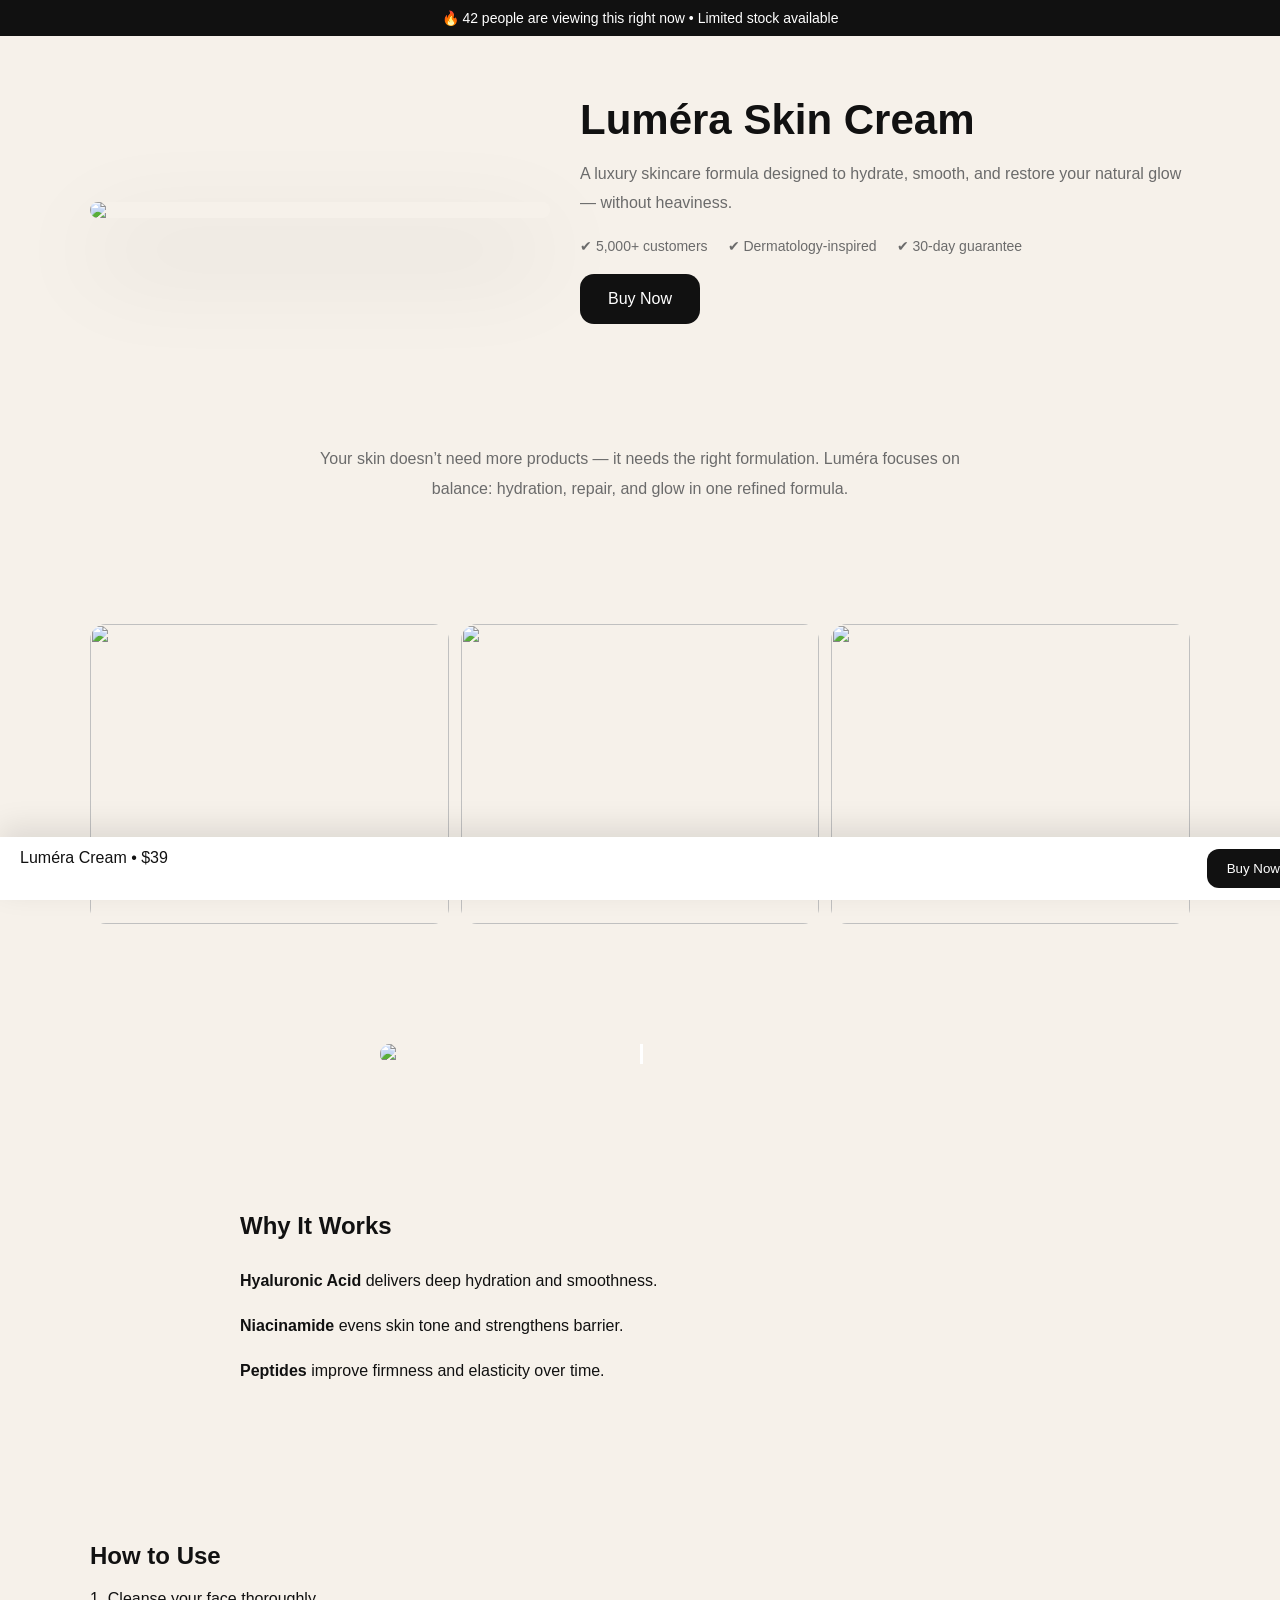
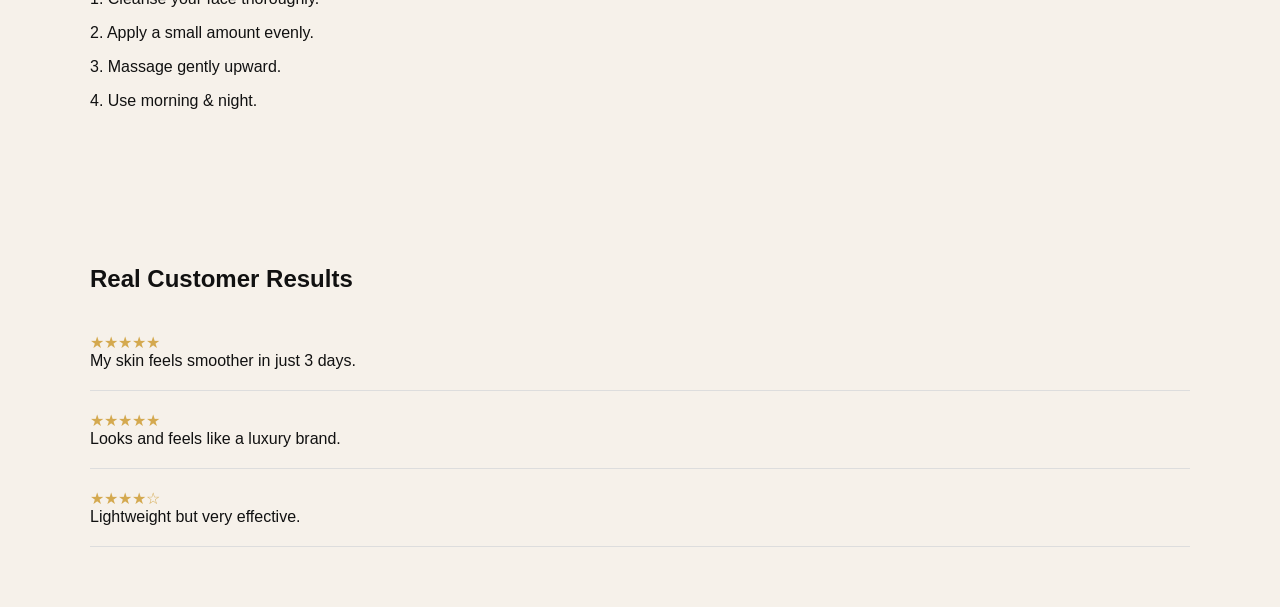
==== index.html @ 1a7b0a28 "Update index.html" ====
<!DOCTYPE html>
<html lang="en">
<head>
<meta charset="UTF-8">
<meta name="viewport" content="width=device-width, initial-scale=1.0">
<title>Luméra Skin Cream</title>

<style>
:root{
  --bg:#f6f1ea;
  --text:#111;
  --muted:#6b6b6b;
  --accent:#b08d57;
}

body{
  margin:0;
  font-family:-apple-system,BlinkMacSystemFont,sans-serif;
  background:var(--bg);
  color:var(--text);
}

/* LAYOUT */
.container{
  max-width:1100px;
  margin:auto;
  padding:60px 20px;
}

/* HERO */
.hero{
  display:flex;
  flex-direction:column;
  gap:30px;
}

.hero img{
  width:100%;
  max-width:460px;
  border-radius:24px;
  box-shadow:0 40px 100px rgba(0,0,0,0.2);
}

.hero h1{
  font-size:42px;
  margin:0;
}

.hero p{
  color:var(--muted);
  line-height:1.8;
}

.btn{
  margin-top:20px;
  padding:16px 28px;
  background:#111;
  color:#fff;
  border:none;
  border-radius:14px;
  font-size:16px;
  cursor:pointer;
}

/* TRUST BAR */
.trust{
  display:flex;
  gap:20px;
  font-size:14px;
  color:var(--muted);
  margin-top:20px;
}

/* URGENCY */
.urgency{
  background:#111;
  color:white;
  text-align:center;
  padding:10px;
  font-size:14px;
}

/* GALLERY */
.gallery{
  display:grid;
  grid-template-columns:repeat(3,1fr);
  gap:12px;
}

.gallery img{
  width:100%;
  height:300px;
  object-fit:cover;
  border-radius:16px;
  transition:0.4s;
}

.gallery img:hover{
  transform:scale(1.08);
}

/* BEFORE AFTER */
.ba-box{
  position:relative;
  max-width:520px;
  margin:auto;
  border-radius:18px;
  overflow:hidden;
}

.after{
  position:absolute;
  top:0;
  left:0;
  width:50%;
  overflow:hidden;
}

.handle{
  position:absolute;
  top:0;
  left:50%;
  width:3px;
  height:100%;
  background:white;
}

/* STORY */
.story{
  max-width:700px;
  margin:auto;
  text-align:center;
  line-height:1.9;
  color:var(--muted);
}

/* INGREDIENTS */
.ingredients{
  max-width:800px;
  margin:auto;
  line-height:1.8;
}

/* REVIEWS */
.review{
  border-bottom:1px solid #ddd;
  padding:20px 0;
}

.stars{
  color:#d4a94f;
}

/* STICKY */
.sticky{
  position:fixed;
  bottom:0;
  width:100%;
  background:white;
  display:flex;
  justify-content:space-between;
  padding:12px 20px;
  box-shadow:0 -10px 30px rgba(0,0,0,0.1);
}

.sticky button{
  background:#111;
  color:white;
  border:none;
  padding:12px 20px;
  border-radius:12px;
}

/* DESKTOP */
@media(min-width:768px){
.hero{
  flex-direction:row;
  align-items:center;
}
}
</style>
</head>

<body>

<!-- URGENCY -->
<div class="urgency">
🔥 42 people are viewing this right now • Limited stock available
</div>

<!-- HERO -->
<section class="container hero">

<img src="https://cdn.shopify.com/s/files/1/0991/8038/0469/files/assetsproduct_jpg.jpg?v=1776074448">

<div>
<h1>Luméra Skin Cream</h1>

<p>
A luxury skincare formula designed to hydrate, smooth, and restore your natural glow — without heaviness.
</p>

<div class="trust">
<span>✔ 5,000+ customers</span>
<span>✔ Dermatology-inspired</span>
<span>✔ 30-day guarantee</span>
</div>

<button class="btn">Buy Now</button>
</div>

</section>

<!-- STORY -->
<section class="container story">
Your skin doesn’t need more products — it needs the right formulation.
Luméra focuses on balance: hydration, repair, and glow in one refined formula.
</section>

<!-- GALLERY -->
<section class="container gallery">
<img src="https://cdn.shopify.com/s/files/1/0991/8038/0469/files/pexels-misolo-cosmetic-2588316-4841465.jpg?v=1776078581">
<img src="https://cdn.shopify.com/s/files/1/0991/8038/0469/files/pexels-misolo-cosmetic-2588316-4841389.jpg?v=1776078579">
<img src="https://cdn.shopify.com/s/files/1/0991/8038/0469/files/pexels-misolo-cosmetic-2588316-4841473.jpg?v=1776078584">
</section>

<!-- BEFORE AFTER -->
<section class="container">
<div class="ba-box">
<img src="https://cdn.shopify.com/s/files/1/0991/8038/0469/files/before.png?v=1776074446">
<div class="after">
<img src="https://cdn.shopify.com/s/files/1/0991/8038/0469/files/after_jpg.png?v=1776074447">
</div>
<div class="handle"></div>
</div>
</section>

<!-- INGREDIENTS -->
<section class="container ingredients">

<h2>Why It Works</h2>

<p><b>Hyaluronic Acid</b> delivers deep hydration and smoothness.</p>
<p><b>Niacinamide</b> evens skin tone and strengthens barrier.</p>
<p><b>Peptides</b> improve firmness and elasticity over time.</p>

</section>

<!-- HOW TO USE -->
<section class="container">

<h2>How to Use</h2>

<p>1. Cleanse your face thoroughly.</p>
<p>2. Apply a small amount evenly.</p>
<p>3. Massage gently upward.</p>
<p>4. Use morning & night.</p>

</section>

<!-- REVIEWS -->
<section class="container">

<h2>Real Customer Results</h2>

<div class="review">
<div class="stars">★★★★★</div>
My skin feels smoother in just 3 days.
</div>

<div class="review">
<div class="stars">★★★★★</div>
Looks and feels like a luxury brand.
</div>

<div class="review">
<div class="stars">★★★★☆</div>
Lightweight but very effective.
</div>

</section>

<!-- STICKY BAR -->
<div class="sticky">
<div>Luméra Cream • $39</div>
<button>Buy Now</button>
</div>

<script>
const box = document.querySelector('.ba-box');
const after = document.querySelector('.after');
const handle = document.querySelector('.handle');

if(box){
let active=false;

const move = (x)=>{
const r = box.getBoundingClientRect();
let p = ((x-r.left)/r.width)*100;
p=Math.max(0,Math.min(100,p));
after.style.width=p+"%";
handle.style.left=p+"%";
};

box.addEventListener('mousedown',()=>active=true);
box.addEventListener('mouseup',()=>active=false);
box.addEventListener('mousemove',(e)=>{if(active)move(e.clientX)});
box.addEventListener('touchmove',(e)=>move(e.touches[0].clientX));
}
</script>

</body>
</html>
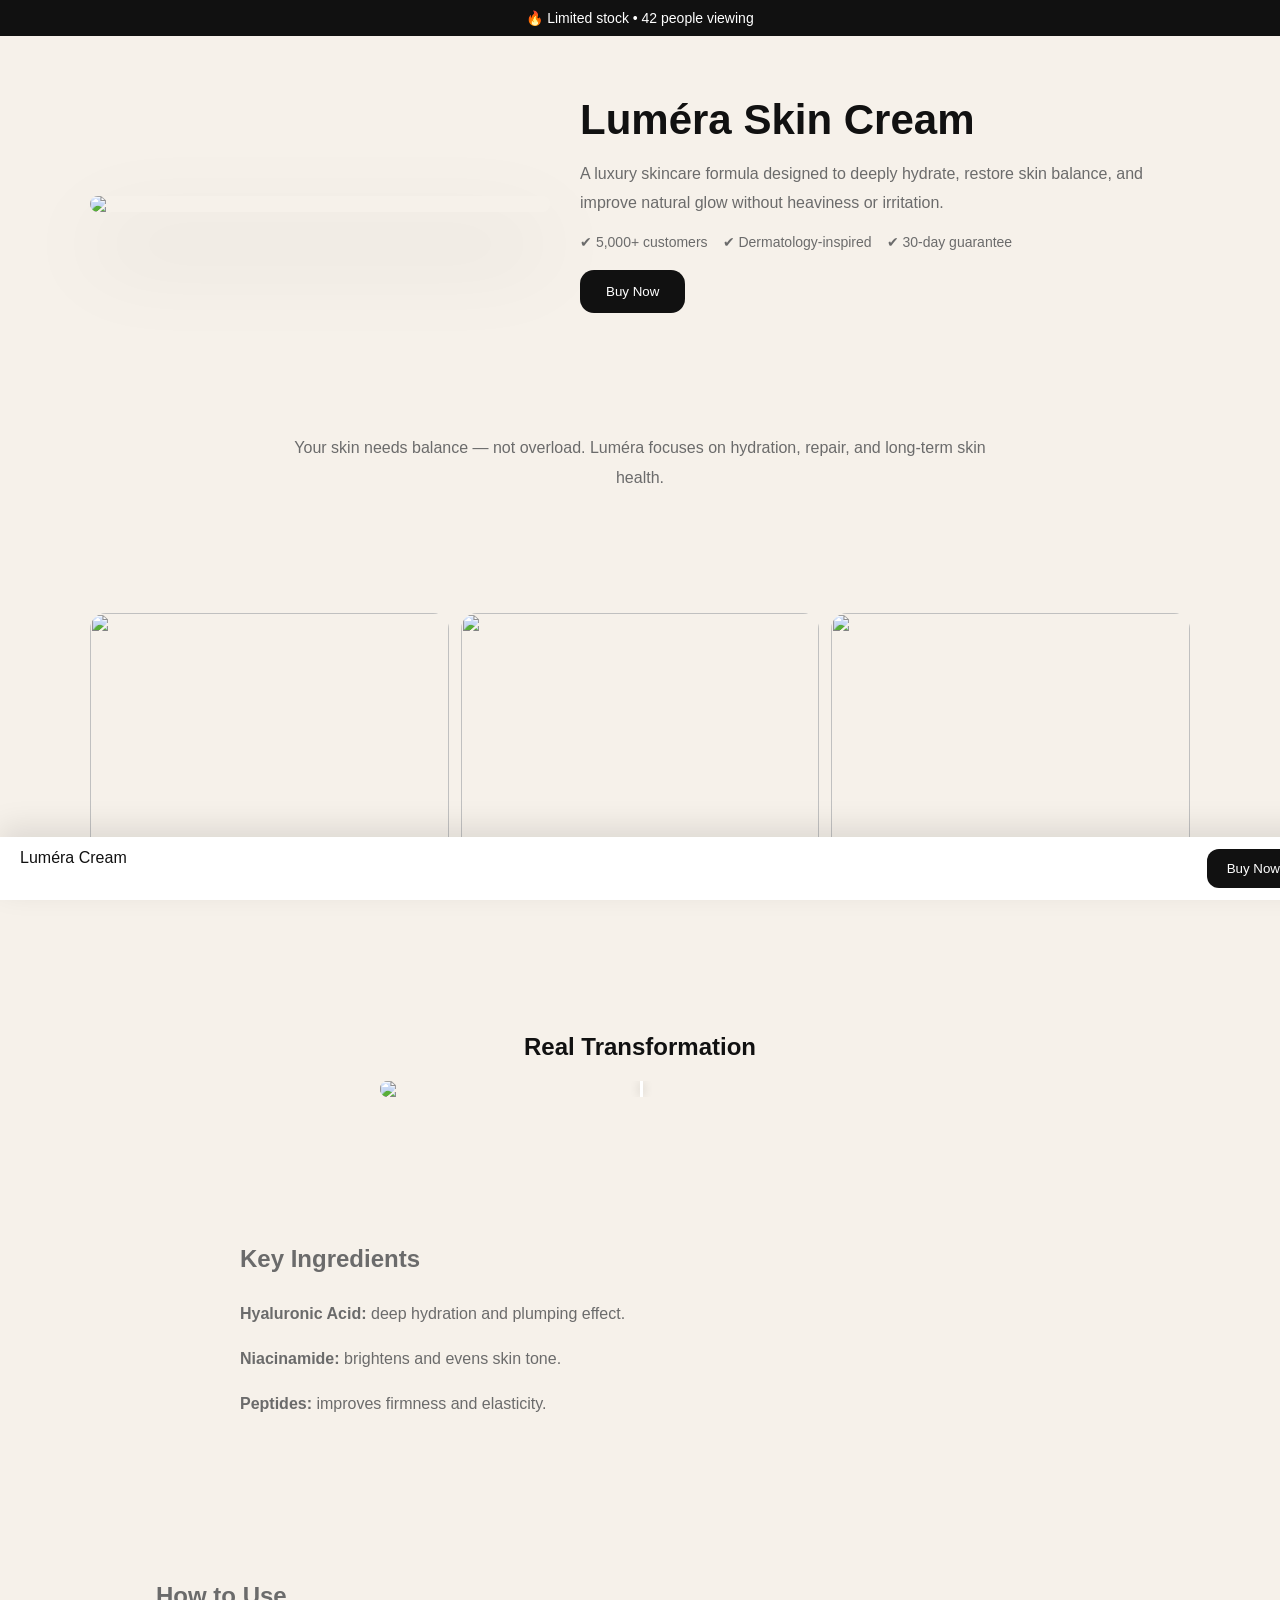
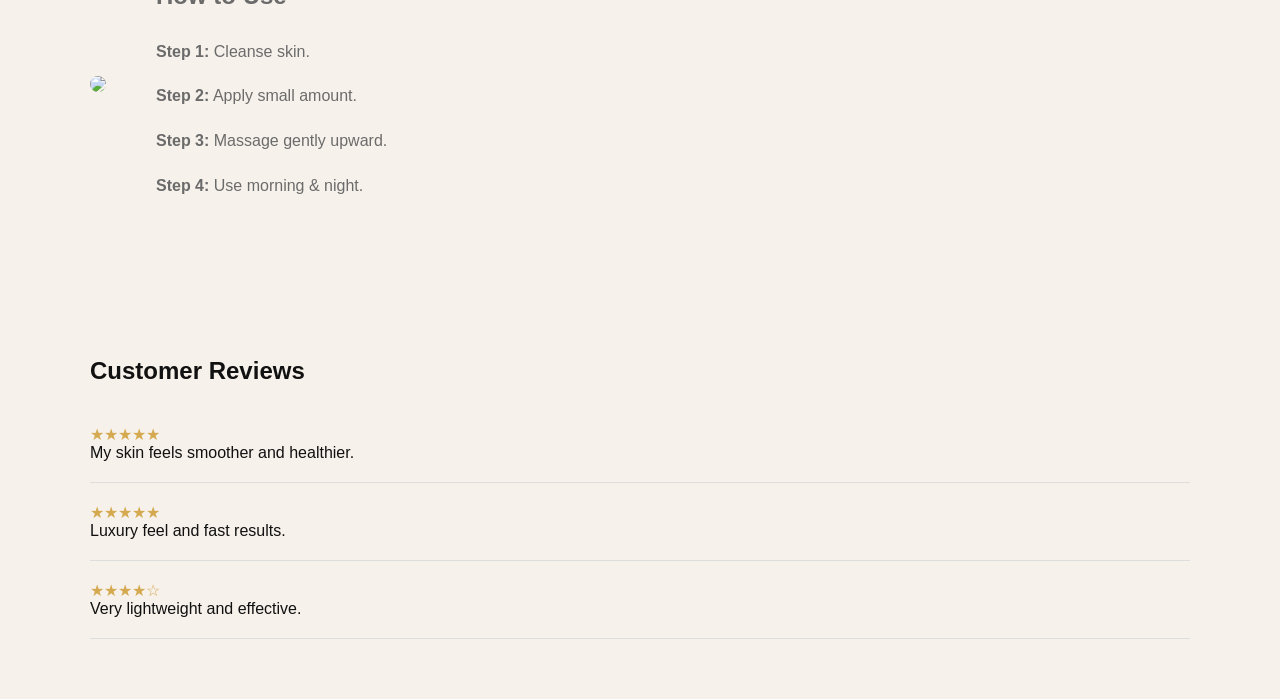
==== commit 7bb5ec23: "Update index.html" ====
--- a/index.html
+++ b/index.html
@@ -10,7 +10,6 @@
   --bg:#f6f1ea;
   --text:#111;
   --muted:#6b6b6b;
-  --accent:#b08d57;
 }
 
 body{
@@ -38,7 +37,7 @@
   width:100%;
   max-width:460px;
   border-radius:24px;
-  box-shadow:0 40px 100px rgba(0,0,0,0.2);
+  box-shadow:0 40px 90px rgba(0,0,0,0.15);
 }
 
 .hero h1{
@@ -53,22 +52,22 @@
 
 .btn{
   margin-top:20px;
-  padding:16px 28px;
+  padding:14px 26px;
   background:#111;
   color:#fff;
   border:none;
   border-radius:14px;
-  font-size:16px;
   cursor:pointer;
 }
 
-/* TRUST BAR */
+/* TRUST */
 .trust{
   display:flex;
-  gap:20px;
+  gap:15px;
+  flex-wrap:wrap;
   font-size:14px;
   color:var(--muted);
-  margin-top:20px;
+  margin-top:15px;
 }
 
 /* URGENCY */
@@ -89,25 +88,34 @@
 
 .gallery img{
   width:100%;
-  height:300px;
+  height:280px;
   object-fit:cover;
   border-radius:16px;
   transition:0.4s;
 }
 
 .gallery img:hover{
-  transform:scale(1.08);
-}
-
-/* BEFORE AFTER */
+  transform:scale(1.05);
+}
+
+/* =========================
+   BEFORE / AFTER (RESTORED PREMIUM VERSION)
+========================= */
 .ba-box{
   position:relative;
   max-width:520px;
   margin:auto;
   border-radius:18px;
   overflow:hidden;
-}
-
+  cursor:grab;
+}
+
+.ba-box img{
+  width:100%;
+  display:block;
+}
+
+/* AFTER MASK */
 .after{
   position:absolute;
   top:0;
@@ -116,6 +124,7 @@
   overflow:hidden;
 }
 
+/* HANDLE */
 .handle{
   position:absolute;
   top:0;
@@ -123,6 +132,7 @@
   width:3px;
   height:100%;
   background:white;
+  box-shadow:0 0 10px rgba(0,0,0,0.2);
 }
 
 /* STORY */
@@ -139,6 +149,24 @@
   max-width:800px;
   margin:auto;
   line-height:1.8;
+  color:var(--muted);
+}
+
+/* HOW TO USE */
+.how-wrap{
+  display:flex;
+  flex-direction:column;
+  gap:30px;
+}
+
+.how-img img{
+  width:100%;
+  border-radius:18px;
+}
+
+.how-text{
+  line-height:1.8;
+  color:var(--muted);
 }
 
 /* REVIEWS */
@@ -151,7 +179,7 @@
   color:#d4a94f;
 }
 
-/* STICKY */
+/* STICKY BAR */
 .sticky{
   position:fixed;
   bottom:0;
@@ -173,10 +201,16 @@
 
 /* DESKTOP */
 @media(min-width:768px){
-.hero{
-  flex-direction:row;
-  align-items:center;
-}
+  .hero{
+    flex-direction:row;
+    align-items:center;
+  }
+
+  .how-wrap{
+    flex-direction:row;
+    align-items:center;
+    gap:50px;
+  }
 }
 </style>
 </head>
@@ -185,127 +219,149 @@
 
 <!-- URGENCY -->
 <div class="urgency">
-🔥 42 people are viewing this right now • Limited stock available
+🔥 Limited stock • 42 people viewing
 </div>
 
 <!-- HERO -->
 <section class="container hero">
 
-<img src="https://cdn.shopify.com/s/files/1/0991/8038/0469/files/assetsproduct_jpg.jpg?v=1776074448">
-
-<div>
-<h1>Luméra Skin Cream</h1>
-
-<p>
-A luxury skincare formula designed to hydrate, smooth, and restore your natural glow — without heaviness.
-</p>
-
-<div class="trust">
-<span>✔ 5,000+ customers</span>
-<span>✔ Dermatology-inspired</span>
-<span>✔ 30-day guarantee</span>
-</div>
-
-<button class="btn">Buy Now</button>
-</div>
+  <img src="https://cdn.shopify.com/s/files/1/0991/8038/0469/files/assetsproduct_jpg.jpg?v=1776074448">
+
+  <div>
+    <h1>Luméra Skin Cream</h1>
+
+    <p>
+      A luxury skincare formula designed to deeply hydrate, restore skin balance, 
+      and improve natural glow without heaviness or irritation.
+    </p>
+
+    <div class="trust">
+      <span>✔ 5,000+ customers</span>
+      <span>✔ Dermatology-inspired</span>
+      <span>✔ 30-day guarantee</span>
+    </div>
+
+    <button class="btn">Buy Now</button>
+  </div>
 
 </section>
 
 <!-- STORY -->
 <section class="container story">
-Your skin doesn’t need more products — it needs the right formulation.
-Luméra focuses on balance: hydration, repair, and glow in one refined formula.
+Your skin needs balance — not overload. Luméra focuses on hydration, repair, and long-term skin health.
 </section>
 
 <!-- GALLERY -->
 <section class="container gallery">
-<img src="https://cdn.shopify.com/s/files/1/0991/8038/0469/files/pexels-misolo-cosmetic-2588316-4841465.jpg?v=1776078581">
-<img src="https://cdn.shopify.com/s/files/1/0991/8038/0469/files/pexels-misolo-cosmetic-2588316-4841389.jpg?v=1776078579">
-<img src="https://cdn.shopify.com/s/files/1/0991/8038/0469/files/pexels-misolo-cosmetic-2588316-4841473.jpg?v=1776078584">
-</section>
-
-<!-- BEFORE AFTER -->
+  <img src="https://cdn.shopify.com/s/files/1/0991/8038/0469/files/pexels-misolo-cosmetic-2588316-4841465.jpg?v=1776078581">
+  <img src="https://cdn.shopify.com/s/files/1/0991/8038/0469/files/pexels-misolo-cosmetic-2588316-4841389.jpg?v=1776078579">
+  <img src="https://cdn.shopify.com/s/files/1/0991/8038/0469/files/pexels-misolo-cosmetic-2588316-4841473.jpg?v=1776078584">
+</section>
+
+<!-- BEFORE / AFTER -->
 <section class="container">
-<div class="ba-box">
-<img src="https://cdn.shopify.com/s/files/1/0991/8038/0469/files/before.png?v=1776074446">
-<div class="after">
-<img src="https://cdn.shopify.com/s/files/1/0991/8038/0469/files/after_jpg.png?v=1776074447">
-</div>
-<div class="handle"></div>
-</div>
+
+  <h2 style="text-align:center;">Real Transformation</h2>
+
+  <div class="ba-box" id="baBox">
+
+    <img src="https://cdn.shopify.com/s/files/1/0991/8038/0469/files/before.png?v=1776074446">
+
+    <div class="after" id="after">
+      <img src="https://cdn.shopify.com/s/files/1/0991/8038/0469/files/after_jpg.png?v=1776074447">
+    </div>
+
+    <div class="handle" id="handle"></div>
+
+  </div>
+
 </section>
 
 <!-- INGREDIENTS -->
 <section class="container ingredients">
-
-<h2>Why It Works</h2>
-
-<p><b>Hyaluronic Acid</b> delivers deep hydration and smoothness.</p>
-<p><b>Niacinamide</b> evens skin tone and strengthens barrier.</p>
-<p><b>Peptides</b> improve firmness and elasticity over time.</p>
-
+  <h2>Key Ingredients</h2>
+  <p><b>Hyaluronic Acid:</b> deep hydration and plumping effect.</p>
+  <p><b>Niacinamide:</b> brightens and evens skin tone.</p>
+  <p><b>Peptides:</b> improves firmness and elasticity.</p>
 </section>
 
 <!-- HOW TO USE -->
-<section class="container">
-
-<h2>How to Use</h2>
-
-<p>1. Cleanse your face thoroughly.</p>
-<p>2. Apply a small amount evenly.</p>
-<p>3. Massage gently upward.</p>
-<p>4. Use morning & night.</p>
+<section class="container how-wrap">
+
+  <div class="how-img">
+    <img src="https://cdn.shopify.com/s/files/1/0991/8038/0469/files/pexels-misolo-cosmetic-2588316-4841465.jpg?v=1776078581">
+  </div>
+
+  <div class="how-text">
+    <h2>How to Use</h2>
+    <p><b>Step 1:</b> Cleanse skin.</p>
+    <p><b>Step 2:</b> Apply small amount.</p>
+    <p><b>Step 3:</b> Massage gently upward.</p>
+    <p><b>Step 4:</b> Use morning & night.</p>
+  </div>
 
 </section>
 
 <!-- REVIEWS -->
 <section class="container">
-
-<h2>Real Customer Results</h2>
-
-<div class="review">
-<div class="stars">★★★★★</div>
-My skin feels smoother in just 3 days.
-</div>
-
-<div class="review">
-<div class="stars">★★★★★</div>
-Looks and feels like a luxury brand.
-</div>
-
-<div class="review">
-<div class="stars">★★★★☆</div>
-Lightweight but very effective.
-</div>
-
+  <h2>Customer Reviews</h2>
+
+  <div class="review">
+    <div class="stars">★★★★★</div>
+    My skin feels smoother and healthier.
+  </div>
+
+  <div class="review">
+    <div class="stars">★★★★★</div>
+    Luxury feel and fast results.
+  </div>
+
+  <div class="review">
+    <div class="stars">★★★★☆</div>
+    Very lightweight and effective.
+  </div>
 </section>
 
 <!-- STICKY BAR -->
 <div class="sticky">
-<div>Luméra Cream • $39</div>
-<button>Buy Now</button>
+  <div>Luméra Cream</div>
+  <button>Buy Now</button>
 </div>
 
 <script>
-const box = document.querySelector('.ba-box');
-const after = document.querySelector('.after');
-const handle = document.querySelector('.handle');
-
-if(box){
-let active=false;
-
-const move = (x)=>{
-const r = box.getBoundingClientRect();
-let p = ((x-r.left)/r.width)*100;
-p=Math.max(0,Math.min(100,p));
-after.style.width=p+"%";
-handle.style.left=p+"%";
-};
-
-box.addEventListener('mousedown',()=>active=true);
-box.addEventListener('mouseup',()=>active=false);
-box.addEventListener('mousemove',(e)=>{if(active)move(e.clientX)});
-box.addEventListener('touchmove',(e)=>move(e.touches[0].clientX));
+const box = document.getElementById('baBox');
+const after = document.getElementById('after');
+const handle = document.getElementById('handle');
+
+if(box && after && handle){
+
+  let active = false;
+
+  const move = (x) => {
+    const rect = box.getBoundingClientRect();
+    let percent = ((x - rect.left) / rect.width) * 100;
+
+    percent = Math.max(0, Math.min(100, percent));
+
+    after.style.width = percent + '%';
+    handle.style.left = percent + '%';
+  };
+
+  box.addEventListener('mousedown', () => active = true);
+  box.addEventListener('mouseup', () => active = false);
+  box.addEventListener('mouseleave', () => active = false);
+
+  box.addEventListener('mousemove', (e) => {
+    if(active) move(e.clientX);
+  });
+
+  box.addEventListener('touchstart', () => active = true);
+  box.addEventListener('touchend', () => active = false);
+
+  box.addEventListener('touchmove', (e) => {
+    move(e.touches[0].clientX);
+  });
+
 }
 </script>
 
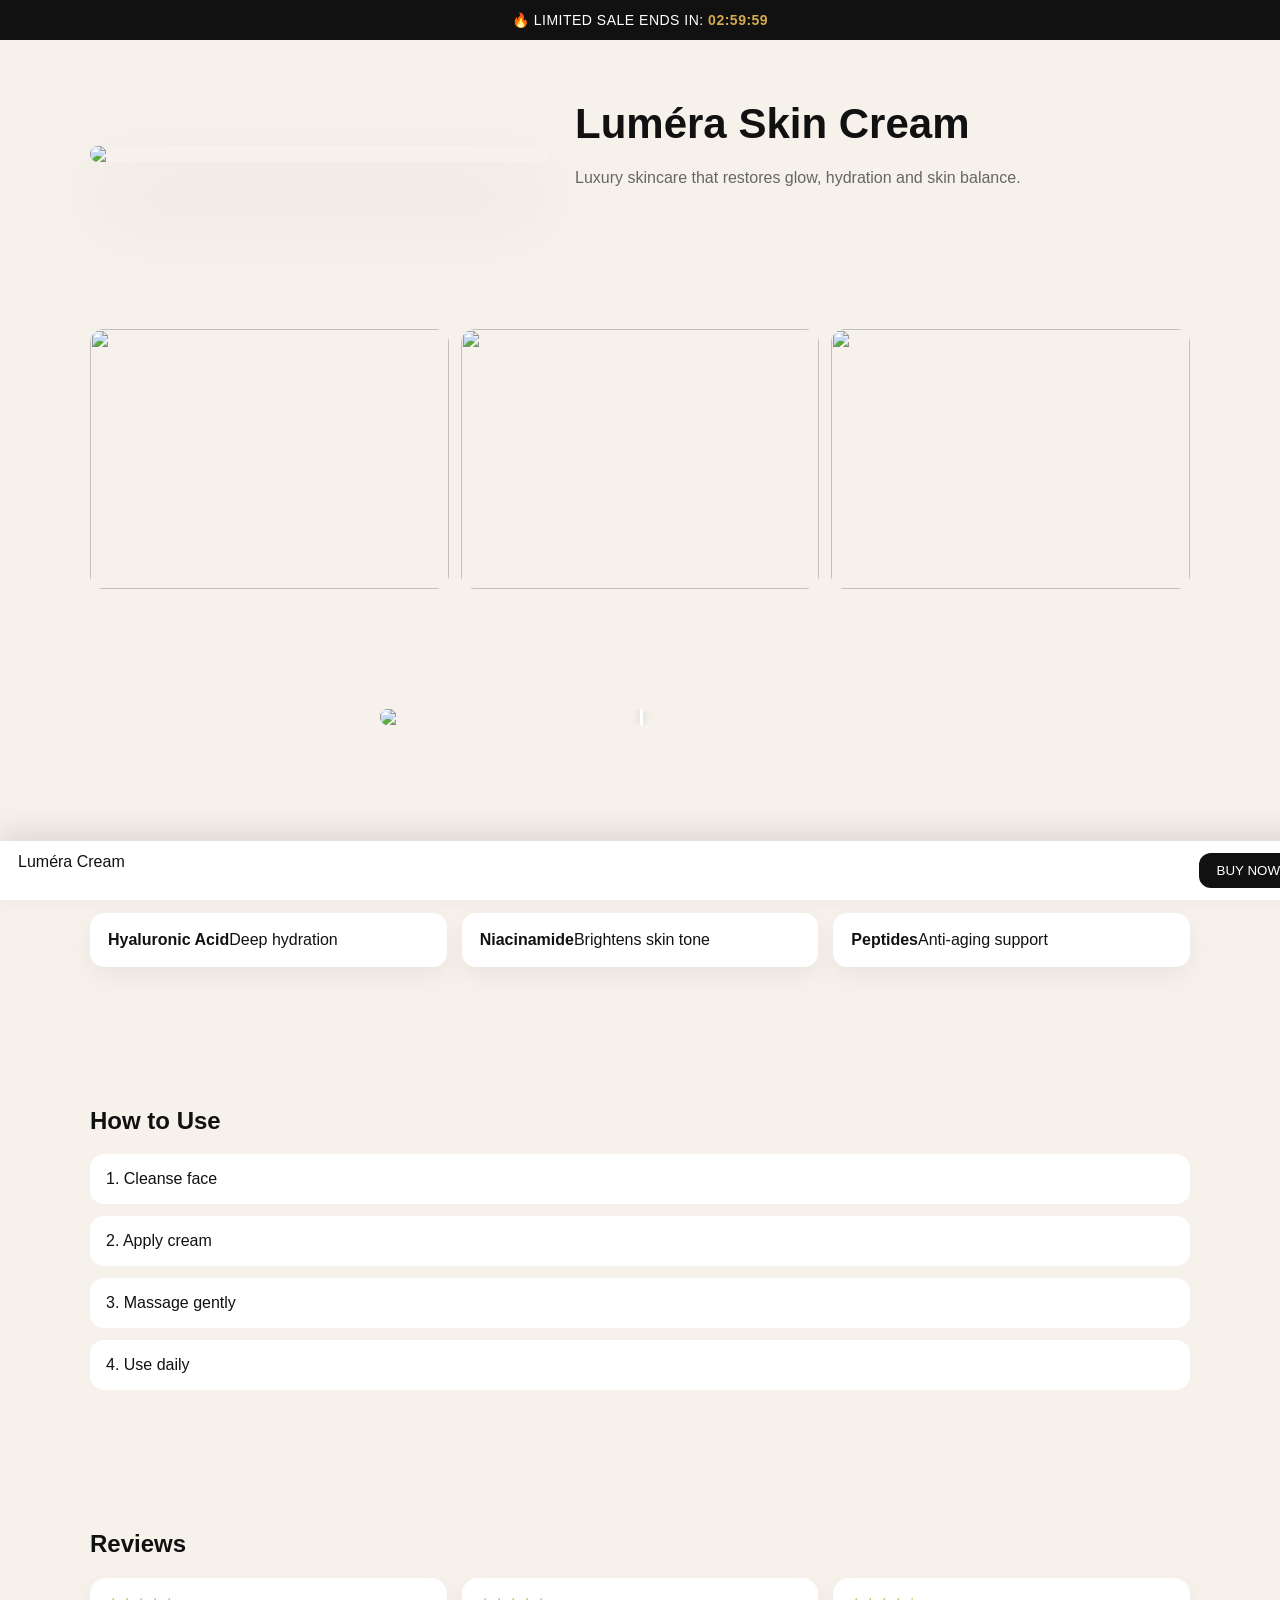
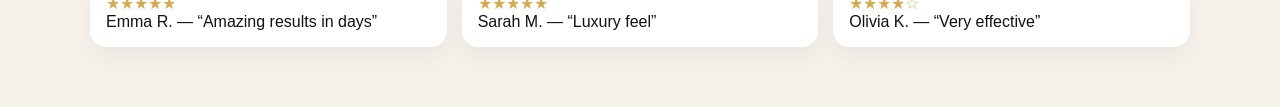
==== commit a425015f: "Update index.html" ====
--- a/index.html
+++ b/index.html
@@ -6,37 +6,48 @@
 <title>Luméra Skin Cream</title>
 
 <style>
-:root{
-  --bg:#f6f1ea;
-  --text:#111;
-  --muted:#6b6b6b;
-}
 
 body{
   margin:0;
   font-family:-apple-system,BlinkMacSystemFont,sans-serif;
-  background:var(--bg);
-  color:var(--text);
-}
-
-/* LAYOUT */
+  background:#f6f1ea;
+  color:#111;
+}
+
 .container{
   max-width:1100px;
   margin:auto;
   padding:60px 20px;
 }
 
+/* ======================
+   TIMER BAR (UPDATED)
+====================== */
+.timer{
+  background:#111;
+  color:white;
+  text-align:center;
+  padding:12px;
+  font-size:14px;
+  letter-spacing:0.5px;
+}
+
+.timer span{
+  color:#d4a94f;
+  font-weight:bold;
+}
+
 /* HERO */
 .hero{
   display:flex;
   flex-direction:column;
-  gap:30px;
+  gap:25px;
 }
 
 .hero img{
   width:100%;
   max-width:460px;
-  border-radius:24px;
+  border-radius:22px;
   box-shadow:0 40px 90px rgba(0,0,0,0.15);
 }
 
@@ -46,37 +57,8 @@
 }
 
 .hero p{
-  color:var(--muted);
+  color:#666;
   line-height:1.8;
-}
-
-.btn{
-  margin-top:20px;
-  padding:14px 26px;
-  background:#111;
-  color:#fff;
-  border:none;
-  border-radius:14px;
-  cursor:pointer;
-}
-
-/* TRUST */
-.trust{
-  display:flex;
-  gap:15px;
-  flex-wrap:wrap;
-  font-size:14px;
-  color:var(--muted);
-  margin-top:15px;
-}
-
-/* URGENCY */
-.urgency{
-  background:#111;
-  color:white;
-  text-align:center;
-  padding:10px;
-  font-size:14px;
 }
 
 /* GALLERY */
@@ -88,34 +70,25 @@
 
 .gallery img{
   width:100%;
-  height:280px;
+  height:260px;
   object-fit:cover;
-  border-radius:16px;
-  transition:0.4s;
-}
-
-.gallery img:hover{
-  transform:scale(1.05);
-}
-
-/* =========================
-   BEFORE / AFTER (RESTORED PREMIUM VERSION)
-========================= */
-.ba-box{
+  border-radius:14px;
+}
+
+/* BEFORE AFTER */
+.ba{
   position:relative;
   max-width:520px;
   margin:auto;
+  overflow:hidden;
   border-radius:18px;
-  overflow:hidden;
-  cursor:grab;
-}
-
-.ba-box img{
+}
+
+.ba img{
   width:100%;
   display:block;
 }
 
-/* AFTER MASK */
 .after{
   position:absolute;
   top:0;
@@ -124,7 +97,6 @@
   overflow:hidden;
 }
 
-/* HANDLE */
 .handle{
   position:absolute;
   top:0;
@@ -135,44 +107,45 @@
   box-shadow:0 0 10px rgba(0,0,0,0.2);
 }
 
-/* STORY */
-.story{
-  max-width:700px;
-  margin:auto;
-  text-align:center;
-  line-height:1.9;
-  color:var(--muted);
-}
-
 /* INGREDIENTS */
 .ingredients{
-  max-width:800px;
-  margin:auto;
-  line-height:1.8;
-  color:var(--muted);
+  display:grid;
+  grid-template-columns:repeat(auto-fit,minmax(250px,1fr));
+  gap:15px;
+}
+
+.card{
+  background:white;
+  padding:18px;
+  border-radius:14px;
+  box-shadow:0 10px 25px rgba(0,0,0,0.05);
 }
 
 /* HOW TO USE */
-.how-wrap{
+.steps{
   display:flex;
   flex-direction:column;
-  gap:30px;
-}
-
-.how-img img{
-  width:100%;
-  border-radius:18px;
-}
-
-.how-text{
-  line-height:1.8;
-  color:var(--muted);
+  gap:12px;
+}
+
+.step{
+  background:white;
+  padding:16px;
+  border-radius:14px;
 }
 
 /* REVIEWS */
+.reviews{
+  display:grid;
+  grid-template-columns:repeat(auto-fit,minmax(260px,1fr));
+  gap:15px;
+}
+
 .review{
-  border-bottom:1px solid #ddd;
-  padding:20px 0;
+  background:white;
+  padding:16px;
+  border-radius:16px;
+  box-shadow:0 10px 25px rgba(0,0,0,0.05);
 }
 
 .stars{
@@ -183,11 +156,12 @@
 .sticky{
   position:fixed;
   bottom:0;
+  left:0;
   width:100%;
   background:white;
   display:flex;
   justify-content:space-between;
-  padding:12px 20px;
+  padding:12px 18px;
   box-shadow:0 -10px 30px rgba(0,0,0,0.1);
 }
 
@@ -195,31 +169,26 @@
   background:#111;
   color:white;
   border:none;
-  padding:12px 20px;
+  padding:10px 18px;
   border-radius:12px;
 }
 
 /* DESKTOP */
 @media(min-width:768px){
-  .hero{
-    flex-direction:row;
-    align-items:center;
-  }
-
-  .how-wrap{
-    flex-direction:row;
-    align-items:center;
-    gap:50px;
-  }
-}
+.hero{
+  flex-direction:row;
+  align-items:center;
+}
+}
+
 </style>
 </head>
 
 <body>
 
-<!-- URGENCY -->
-<div class="urgency">
-🔥 Limited stock • 42 people viewing
+<!-- 🔥 TIMER -->
+<div class="timer">
+🔥 LIMITED SALE ENDS IN: <span id="countdown">00:00:00</span>
 </div>
 
 <!-- HERO -->
@@ -229,140 +198,117 @@
 
   <div>
     <h1>Luméra Skin Cream</h1>
-
-    <p>
-      A luxury skincare formula designed to deeply hydrate, restore skin balance, 
-      and improve natural glow without heaviness or irritation.
-    </p>
-
-    <div class="trust">
-      <span>✔ 5,000+ customers</span>
-      <span>✔ Dermatology-inspired</span>
-      <span>✔ 30-day guarantee</span>
-    </div>
-
-    <button class="btn">Buy Now</button>
-  </div>
-
-</section>
-
-<!-- STORY -->
-<section class="container story">
-Your skin needs balance — not overload. Luméra focuses on hydration, repair, and long-term skin health.
+    <p>Luxury skincare that restores glow, hydration and skin balance.</p>
+  </div>
+
 </section>
 
 <!-- GALLERY -->
 <section class="container gallery">
-  <img src="https://cdn.shopify.com/s/files/1/0991/8038/0469/files/pexels-misolo-cosmetic-2588316-4841465.jpg?v=1776078581">
-  <img src="https://cdn.shopify.com/s/files/1/0991/8038/0469/files/pexels-misolo-cosmetic-2588316-4841389.jpg?v=1776078579">
-  <img src="https://cdn.shopify.com/s/files/1/0991/8038/0469/files/pexels-misolo-cosmetic-2588316-4841473.jpg?v=1776078584">
-</section>
-
-<!-- BEFORE / AFTER -->
+  <img src="https://cdn.shopify.com/s/files/1/0991/8038/0469/files/pexels-misolo-cosmetic-2588316-4841465.jpg">
+  <img src="https://cdn.shopify.com/s/files/1/0991/8038/0469/files/pexels-misolo-cosmetic-2588316-4841389.jpg">
+  <img src="https://cdn.shopify.com/s/files/1/0991/8038/0469/files/pexels-misolo-cosmetic-2588316-4841473.jpg">
+</section>
+
+<!-- BEFORE AFTER -->
 <section class="container">
 
-  <h2 style="text-align:center;">Real Transformation</h2>
-
-  <div class="ba-box" id="baBox">
-
-    <img src="https://cdn.shopify.com/s/files/1/0991/8038/0469/files/before.png?v=1776074446">
-
+  <div class="ba" id="ba">
+    <img src="https://cdn.shopify.com/s/files/1/0991/8038/0469/files/before.png">
     <div class="after" id="after">
-      <img src="https://cdn.shopify.com/s/files/1/0991/8038/0469/files/after_jpg.png?v=1776074447">
+      <img src="https://cdn.shopify.com/s/files/1/0991/8038/0469/files/after_jpg.png">
     </div>
-
     <div class="handle" id="handle"></div>
-
   </div>
 
 </section>
 
 <!-- INGREDIENTS -->
-<section class="container ingredients">
-  <h2>Key Ingredients</h2>
-  <p><b>Hyaluronic Acid:</b> deep hydration and plumping effect.</p>
-  <p><b>Niacinamide:</b> brightens and evens skin tone.</p>
-  <p><b>Peptides:</b> improves firmness and elasticity.</p>
+<section class="container">
+  <h2>Ingredients</h2>
+
+  <div class="ingredients">
+    <div class="card"><b>Hyaluronic Acid</b>Deep hydration</div>
+    <div class="card"><b>Niacinamide</b>Brightens skin tone</div>
+    <div class="card"><b>Peptides</b>Anti-aging support</div>
+  </div>
 </section>
 
 <!-- HOW TO USE -->
-<section class="container how-wrap">
-
-  <div class="how-img">
-    <img src="https://cdn.shopify.com/s/files/1/0991/8038/0469/files/pexels-misolo-cosmetic-2588316-4841465.jpg?v=1776078581">
-  </div>
-
-  <div class="how-text">
-    <h2>How to Use</h2>
-    <p><b>Step 1:</b> Cleanse skin.</p>
-    <p><b>Step 2:</b> Apply small amount.</p>
-    <p><b>Step 3:</b> Massage gently upward.</p>
-    <p><b>Step 4:</b> Use morning & night.</p>
+<section class="container">
+  <h2>How to Use</h2>
+
+  <div class="steps">
+    <div class="step">1. Cleanse face</div>
+    <div class="step">2. Apply cream</div>
+    <div class="step">3. Massage gently</div>
+    <div class="step">4. Use daily</div>
   </div>
 
 </section>
 
 <!-- REVIEWS -->
 <section class="container">
-  <h2>Customer Reviews</h2>
-
-  <div class="review">
-    <div class="stars">★★★★★</div>
-    My skin feels smoother and healthier.
-  </div>
-
-  <div class="review">
-    <div class="stars">★★★★★</div>
-    Luxury feel and fast results.
-  </div>
-
-  <div class="review">
-    <div class="stars">★★★★☆</div>
-    Very lightweight and effective.
-  </div>
-</section>
-
-<!-- STICKY BAR -->
+  <h2>Reviews</h2>
+
+  <div class="reviews">
+    <div class="review"><div class="stars">★★★★★</div>Emma R. — “Amazing results in days”</div>
+    <div class="review"><div class="stars">★★★★★</div>Sarah M. — “Luxury feel”</div>
+    <div class="review"><div class="stars">★★★★☆</div>Olivia K. — “Very effective”</div>
+  </div>
+</section>
+
+<!-- STICKY -->
 <div class="sticky">
   <div>Luméra Cream</div>
-  <button>Buy Now</button>
+  <button>BUY NOW</button>
 </div>
 
 <script>
-const box = document.getElementById('baBox');
-const after = document.getElementById('after');
-const handle = document.getElementById('handle');
-
-if(box && after && handle){
-
-  let active = false;
-
-  const move = (x) => {
-    const rect = box.getBoundingClientRect();
-    let percent = ((x - rect.left) / rect.width) * 100;
-
-    percent = Math.max(0, Math.min(100, percent));
-
-    after.style.width = percent + '%';
-    handle.style.left = percent + '%';
-  };
-
-  box.addEventListener('mousedown', () => active = true);
-  box.addEventListener('mouseup', () => active = false);
-  box.addEventListener('mouseleave', () => active = false);
-
-  box.addEventListener('mousemove', (e) => {
-    if(active) move(e.clientX);
-  });
-
-  box.addEventListener('touchstart', () => active = true);
-  box.addEventListener('touchend', () => active = false);
-
-  box.addEventListener('touchmove', (e) => {
-    move(e.touches[0].clientX);
-  });
-
-}
+
+/* BEFORE AFTER */
+const ba=document.getElementById('ba');
+const after=document.getElementById('after');
+const handle=document.getElementById('handle');
+
+let active=false;
+
+function move(x){
+  const r=ba.getBoundingClientRect();
+  let p=((x-r.left)/r.width)*100;
+  p=Math.max(0,Math.min(100,p));
+  after.style.width=p+'%';
+  handle.style.left=p+'%';
+}
+
+ba.addEventListener('mousedown',()=>active=true);
+ba.addEventListener('mouseup',()=>active=false);
+ba.addEventListener('mouseleave',()=>active=false);
+ba.addEventListener('mousemove',(e)=>{if(active)move(e.clientX)});
+
+ba.addEventListener('touchstart',()=>active=true);
+ba.addEventListener('touchend',()=>active=false);
+ba.addEventListener('touchmove',(e)=>move(e.touches[0].clientX));
+
+/* 🔥 SALE TIMER */
+let time = 60 * 60 * 3; // 3 hours
+
+function updateTimer(){
+  let h = Math.floor(time / 3600);
+  let m = Math.floor((time % 3600) / 60);
+  let s = time % 60;
+
+  document.getElementById("countdown").innerText =
+    String(h).padStart(2,'0') + ":" +
+    String(m).padStart(2,'0') + ":" +
+    String(s).padStart(2,'0');
+
+  if(time > 0) time--;
+}
+
+setInterval(updateTimer, 1000);
+updateTimer();
+
 </script>
 
 </body>
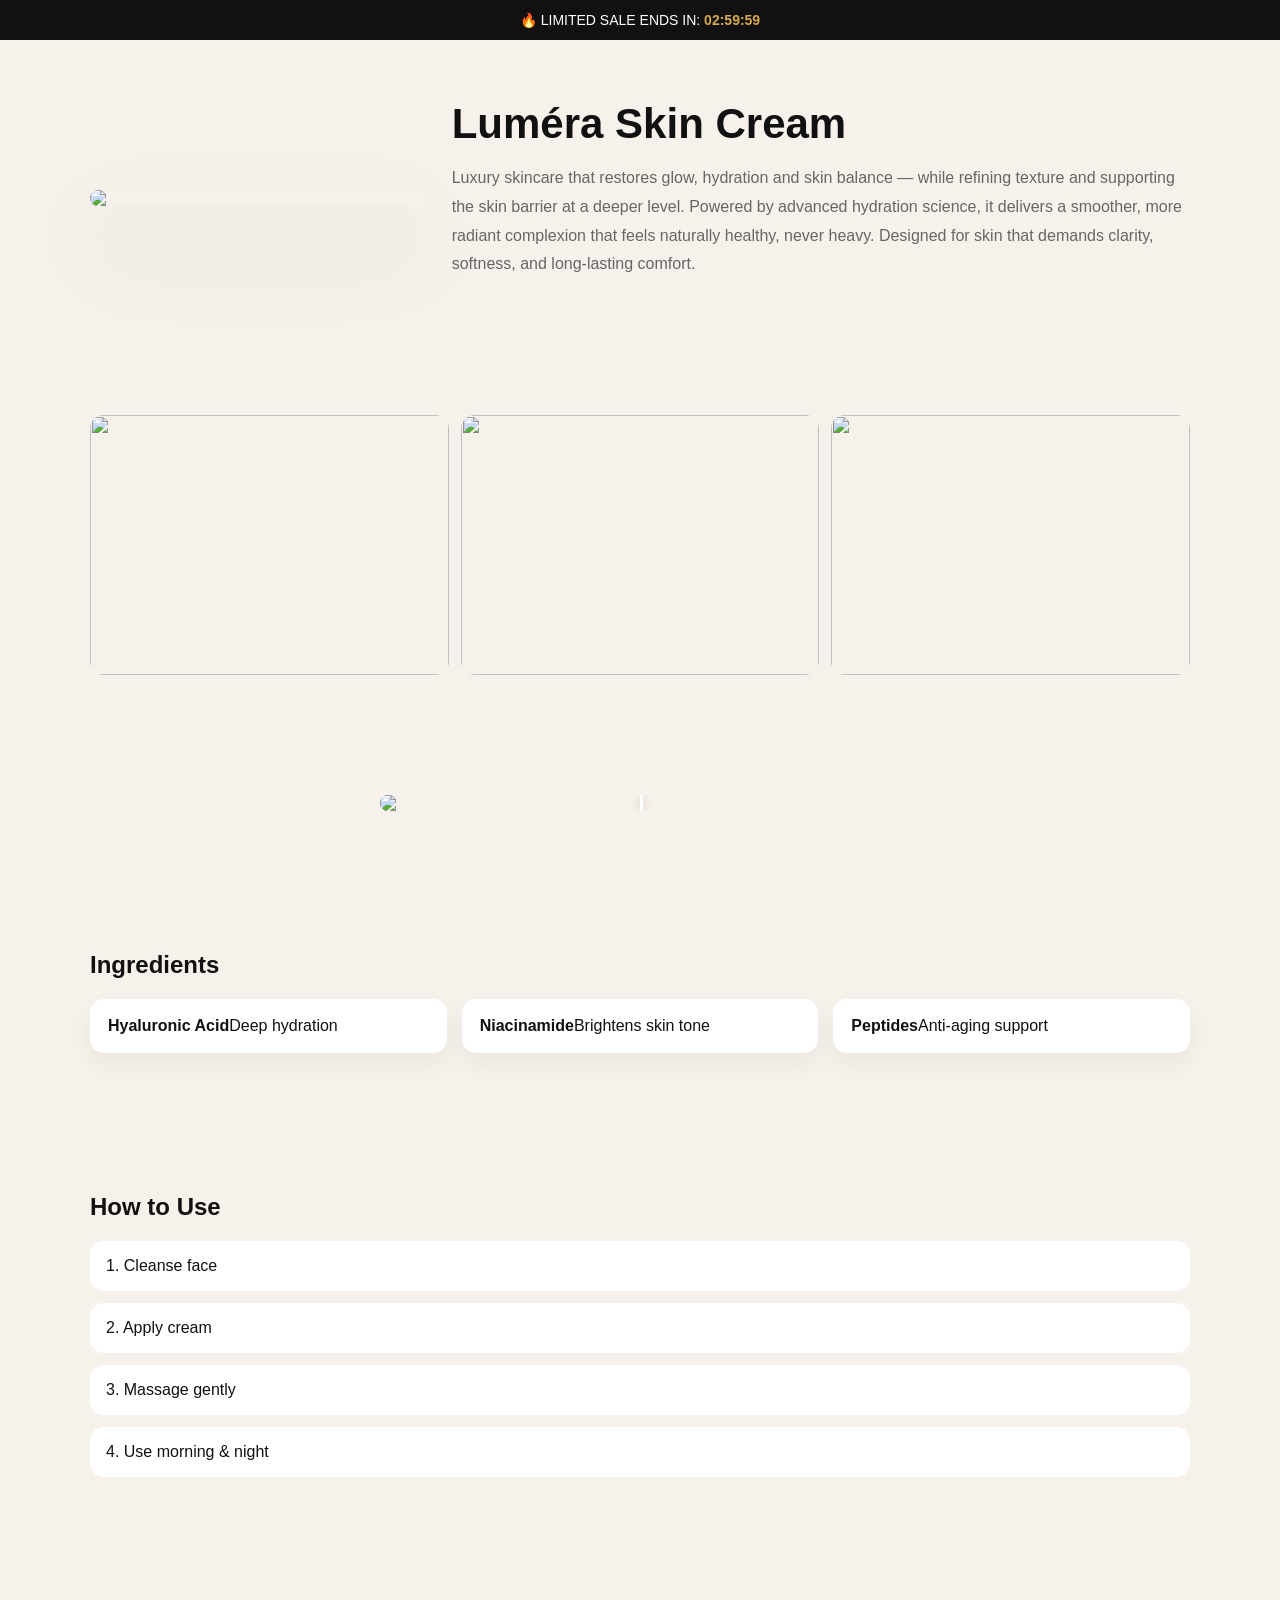
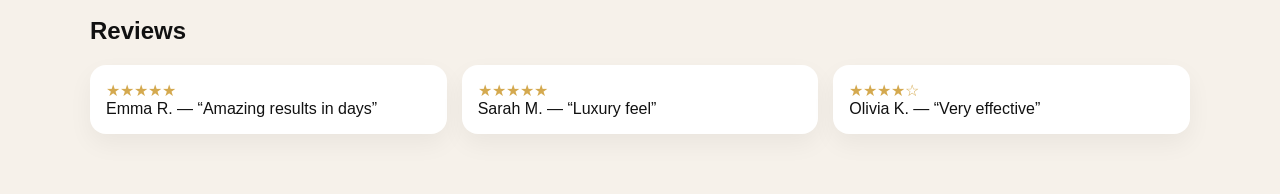
==== commit e977fbba: "Update index.html" ====
--- a/index.html
+++ b/index.html
@@ -20,16 +20,13 @@
   padding:60px 20px;
 }
 
-/* ======================
-   TIMER BAR (UPDATED)
-====================== */
+/* TIMER */
 .timer{
   background:#111;
   color:white;
   text-align:center;
   padding:12px;
   font-size:14px;
-  letter-spacing:0.5px;
 }
 
 .timer span{
@@ -61,7 +58,9 @@
   line-height:1.8;
 }
 
-/* GALLERY */
+/* ======================
+   GALLERY (DESKTOP)
+====================== */
 .gallery{
   display:grid;
   grid-template-columns:repeat(3,1fr);
@@ -73,9 +72,16 @@
   height:260px;
   object-fit:cover;
   border-radius:14px;
-}
-
-/* BEFORE AFTER */
+  transition:0.4s;
+}
+
+.gallery img:hover{
+  transform:scale(1.05);
+}
+
+/* ======================
+   BEFORE AFTER
+====================== */
 .ba{
   position:relative;
   max-width:520px;
@@ -107,7 +113,9 @@
   box-shadow:0 0 10px rgba(0,0,0,0.2);
 }
 
-/* INGREDIENTS */
+/* ======================
+   INGREDIENTS
+====================== */
 .ingredients{
   display:grid;
   grid-template-columns:repeat(auto-fit,minmax(250px,1fr));
@@ -121,7 +129,9 @@
   box-shadow:0 10px 25px rgba(0,0,0,0.05);
 }
 
-/* HOW TO USE */
+/* ======================
+   HOW TO USE
+====================== */
 .steps{
   display:flex;
   flex-direction:column;
@@ -134,7 +144,9 @@
   border-radius:14px;
 }
 
-/* REVIEWS */
+/* ======================
+   REVIEWS
+====================== */
 .reviews{
   display:grid;
   grid-template-columns:repeat(auto-fit,minmax(260px,1fr));
@@ -152,28 +164,41 @@
   color:#d4a94f;
 }
 
-/* STICKY BAR */
-.sticky{
-  position:fixed;
-  bottom:0;
-  left:0;
-  width:100%;
-  background:white;
+/* ======================
+   MOBILE GALLERY FIX (NEW)
+====================== */
+@media(max-width:768px){
+
+.gallery{
   display:flex;
-  justify-content:space-between;
-  padding:12px 18px;
-  box-shadow:0 -10px 30px rgba(0,0,0,0.1);
-}
-
-.sticky button{
-  background:#111;
-  color:white;
-  border:none;
-  padding:10px 18px;
-  border-radius:12px;
-}
-
-/* DESKTOP */
+  overflow-x:auto;
+  gap:12px;
+  scroll-snap-type:x mandatory;
+  padding-bottom:10px;
+}
+
+.gallery img{
+  flex:0 0 80%;
+  height:260px;
+  border-radius:18px;
+  scroll-snap-align:center;
+  object-fit:cover;
+}
+
+/* square feel */
+.gallery img{
+  aspect-ratio:1/1;
+  height:auto;
+}
+
+/* smooth swipe feel */
+.gallery::-webkit-scrollbar{
+  display:none;
+}
+
+}
+
+/* DESKTOP HERO */
 @media(min-width:768px){
 .hero{
   flex-direction:row;
@@ -186,19 +211,25 @@
 
 <body>
 
-<!-- 🔥 TIMER -->
+<!-- TIMER -->
 <div class="timer">
-🔥 LIMITED SALE ENDS IN: <span id="countdown">00:00:00</span>
+🔥 LIMITED SALE ENDS IN: <span id="countdown">03:00:00</span>
 </div>
 
 <!-- HERO -->
 <section class="container hero">
 
-  <img src="https://cdn.shopify.com/s/files/1/0991/8038/0469/files/assetsproduct_jpg.jpg?v=1776074448">
+  <img src="https://cdn.shopify.com/s/files/1/0991/8038/0469/files/assetsproduct_jpg.jpg">
 
   <div>
     <h1>Luméra Skin Cream</h1>
-    <p>Luxury skincare that restores glow, hydration and skin balance.</p>
+    <p>
+      Luxury skincare that restores glow, hydration and skin balance — while refining texture and supporting the skin barrier at a deeper level.
+
+      Powered by advanced hydration science, it delivers a smoother, more radiant complexion that feels naturally healthy, never heavy.
+
+      Designed for skin that demands clarity, softness, and long-lasting comfort.
+    </p>
   </div>
 
 </section>
@@ -242,7 +273,7 @@
     <div class="step">1. Cleanse face</div>
     <div class="step">2. Apply cream</div>
     <div class="step">3. Massage gently</div>
-    <div class="step">4. Use daily</div>
+    <div class="step">4. Use morning & night</div>
   </div>
 
 </section>
@@ -258,13 +289,26 @@
   </div>
 </section>
 
-<!-- STICKY -->
-<div class="sticky">
-  <div>Luméra Cream</div>
-  <button>BUY NOW</button>
-</div>
-
 <script>
+
+/* TIMER */
+let time = 60 * 60 * 3;
+
+function updateTimer(){
+  let h = Math.floor(time / 3600);
+  let m = Math.floor((time % 3600) / 60);
+  let s = time % 60;
+
+  document.getElementById("countdown").innerText =
+    String(h).padStart(2,'0') + ":" +
+    String(m).padStart(2,'0') + ":" +
+    String(s).padStart(2,'0');
+
+  if(time > 0) time--;
+}
+
+setInterval(updateTimer,1000);
+updateTimer();
 
 /* BEFORE AFTER */
 const ba=document.getElementById('ba');
@@ -287,27 +331,7 @@
 ba.addEventListener('mousemove',(e)=>{if(active)move(e.clientX)});
 
 ba.addEventListener('touchstart',()=>active=true);
-ba.addEventListener('touchend',()=>active=false);
 ba.addEventListener('touchmove',(e)=>move(e.touches[0].clientX));
-
-/* 🔥 SALE TIMER */
-let time = 60 * 60 * 3; // 3 hours
-
-function updateTimer(){
-  let h = Math.floor(time / 3600);
-  let m = Math.floor((time % 3600) / 60);
-  let s = time % 60;
-
-  document.getElementById("countdown").innerText =
-    String(h).padStart(2,'0') + ":" +
-    String(m).padStart(2,'0') + ":" +
-    String(s).padStart(2,'0');
-
-  if(time > 0) time--;
-}
-
-setInterval(updateTimer, 1000);
-updateTimer();
 
 </script>
 
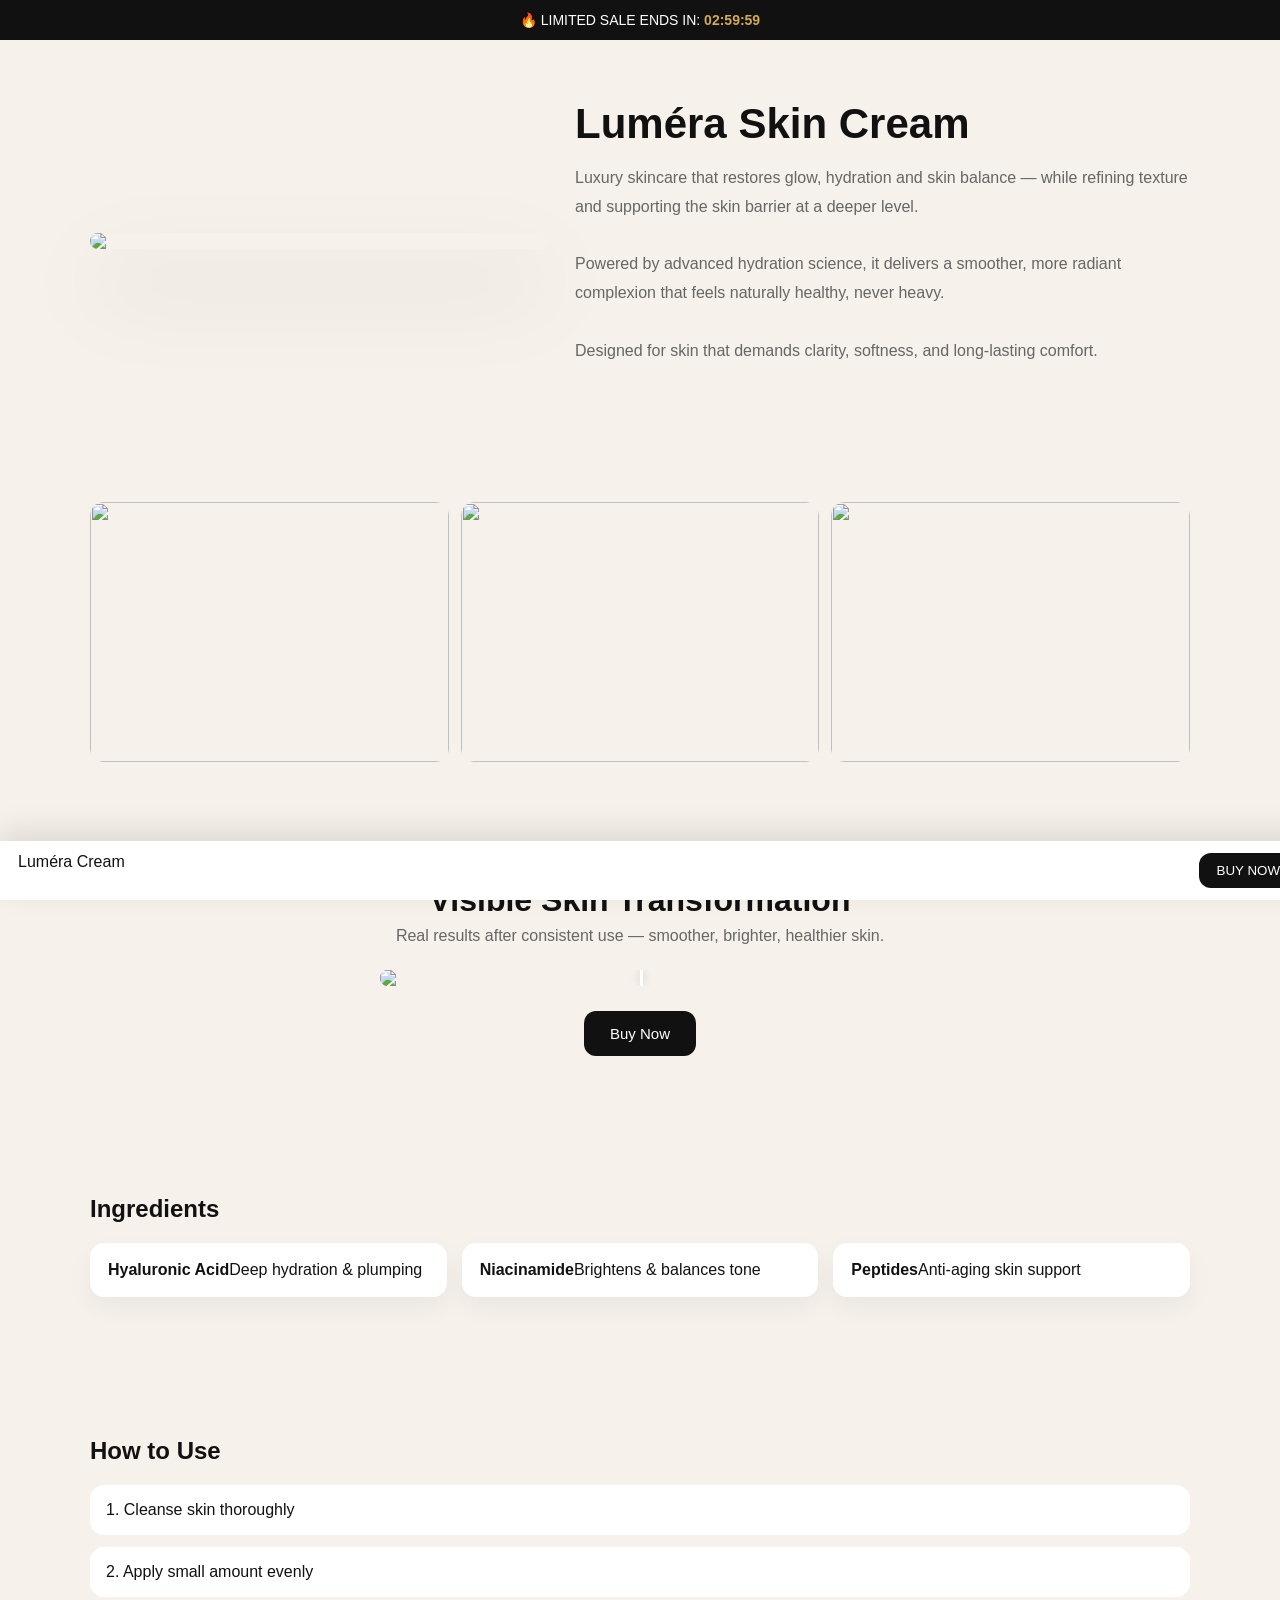
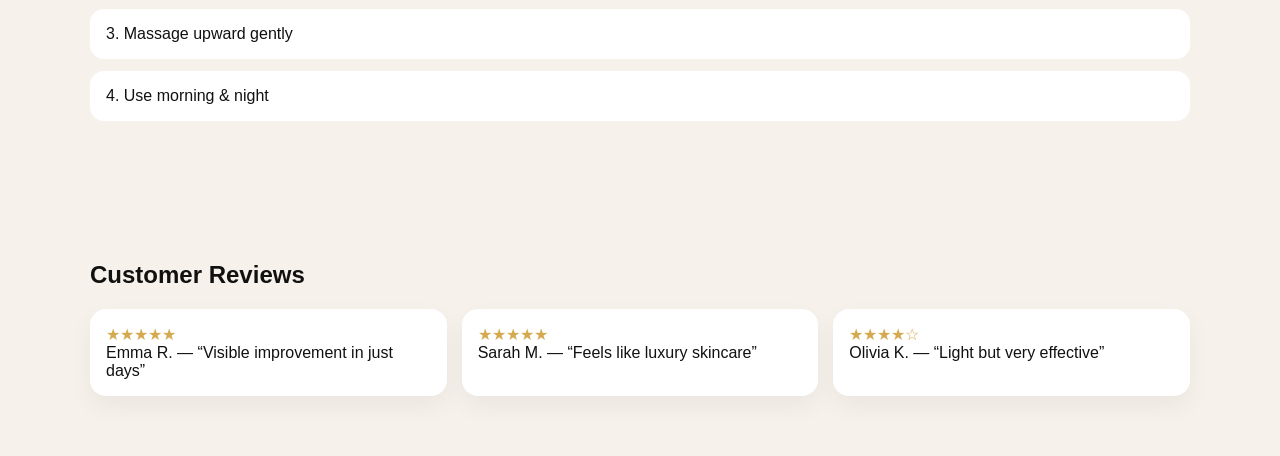
==== commit b69c6ff1: "Update index.html" ====
--- a/index.html
+++ b/index.html
@@ -14,6 +14,7 @@
   color:#111;
 }
 
+/* CONTAINER */
 .container{
   max-width:1100px;
   margin:auto;
@@ -58,9 +59,7 @@
   line-height:1.8;
 }
 
-/* ======================
-   GALLERY (DESKTOP)
-====================== */
+/* GALLERY */
 .gallery{
   display:grid;
   grid-template-columns:repeat(3,1fr);
@@ -72,7 +71,7 @@
   height:260px;
   object-fit:cover;
   border-radius:14px;
-  transition:0.4s;
+  transition:0.3s;
 }
 
 .gallery img:hover{
@@ -82,12 +81,28 @@
 /* ======================
    BEFORE AFTER
 ====================== */
+.ba-wrapper{
+  text-align:center;
+}
+
+.ba-title{
+  font-size:32px;
+  margin:0;
+}
+
+.ba-sub{
+  color:#666;
+  margin-top:8px;
+  margin-bottom:25px;
+}
+
 .ba{
   position:relative;
   max-width:520px;
   margin:auto;
   overflow:hidden;
   border-radius:18px;
+  cursor:grab;
 }
 
 .ba img{
@@ -113,9 +128,27 @@
   box-shadow:0 0 10px rgba(0,0,0,0.2);
 }
 
-/* ======================
-   INGREDIENTS
-====================== */
+/* CTA */
+.ba-cta{
+  margin-top:25px;
+}
+
+.ba-cta button{
+  background:#111;
+  color:white;
+  padding:14px 26px;
+  border:none;
+  border-radius:12px;
+  cursor:pointer;
+  font-size:15px;
+  transition:0.3s;
+}
+
+.ba-cta button:hover{
+  transform:scale(1.05);
+}
+
+/* INGREDIENTS */
 .ingredients{
   display:grid;
   grid-template-columns:repeat(auto-fit,minmax(250px,1fr));
@@ -129,9 +162,7 @@
   box-shadow:0 10px 25px rgba(0,0,0,0.05);
 }
 
-/* ======================
-   HOW TO USE
-====================== */
+/* HOW TO USE */
 .steps{
   display:flex;
   flex-direction:column;
@@ -144,9 +175,7 @@
   border-radius:14px;
 }
 
-/* ======================
-   REVIEWS
-====================== */
+/* REVIEWS */
 .reviews{
   display:grid;
   grid-template-columns:repeat(auto-fit,minmax(260px,1fr));
@@ -164,9 +193,28 @@
   color:#d4a94f;
 }
 
-/* ======================
-   MOBILE GALLERY FIX (NEW)
-====================== */
+/* STICKY BAR */
+.sticky{
+  position:fixed;
+  bottom:0;
+  left:0;
+  width:100%;
+  background:white;
+  display:flex;
+  justify-content:space-between;
+  padding:12px 18px;
+  box-shadow:0 -10px 30px rgba(0,0,0,0.1);
+}
+
+.sticky button{
+  background:#111;
+  color:white;
+  border:none;
+  padding:10px 18px;
+  border-radius:12px;
+}
+
+/* MOBILE GALLERY */
 @media(max-width:768px){
 
 .gallery{
@@ -174,7 +222,6 @@
   overflow-x:auto;
   gap:12px;
   scroll-snap-type:x mandatory;
-  padding-bottom:10px;
 }
 
 .gallery img{
@@ -185,20 +232,17 @@
   object-fit:cover;
 }
 
-/* square feel */
-.gallery img{
-  aspect-ratio:1/1;
-  height:auto;
-}
-
-/* smooth swipe feel */
 .gallery::-webkit-scrollbar{
   display:none;
 }
 
-}
-
-/* DESKTOP HERO */
+/* HERO STACK */
+.hero{
+  flex-direction:column;
+}
+
+}
+
 @media(min-width:768px){
 .hero{
   flex-direction:row;
@@ -225,9 +269,9 @@
     <h1>Luméra Skin Cream</h1>
     <p>
       Luxury skincare that restores glow, hydration and skin balance — while refining texture and supporting the skin barrier at a deeper level.
-
+      <br><br>
       Powered by advanced hydration science, it delivers a smoother, more radiant complexion that feels naturally healthy, never heavy.
-
+      <br><br>
       Designed for skin that demands clarity, softness, and long-lasting comfort.
     </p>
   </div>
@@ -242,7 +286,10 @@
 </section>
 
 <!-- BEFORE AFTER -->
-<section class="container">
+<section class="container ba-wrapper">
+
+  <h2 class="ba-title">Visible Skin Transformation</h2>
+  <p class="ba-sub">Real results after consistent use — smoother, brighter, healthier skin.</p>
 
   <div class="ba" id="ba">
     <img src="https://cdn.shopify.com/s/files/1/0991/8038/0469/files/before.png">
@@ -252,6 +299,10 @@
     <div class="handle" id="handle"></div>
   </div>
 
+  <div class="ba-cta">
+    <button>Buy Now</button>
+  </div>
+
 </section>
 
 <!-- INGREDIENTS -->
@@ -259,9 +310,9 @@
   <h2>Ingredients</h2>
 
   <div class="ingredients">
-    <div class="card"><b>Hyaluronic Acid</b>Deep hydration</div>
-    <div class="card"><b>Niacinamide</b>Brightens skin tone</div>
-    <div class="card"><b>Peptides</b>Anti-aging support</div>
+    <div class="card"><b>Hyaluronic Acid</b>Deep hydration & plumping</div>
+    <div class="card"><b>Niacinamide</b>Brightens & balances tone</div>
+    <div class="card"><b>Peptides</b>Anti-aging skin support</div>
   </div>
 </section>
 
@@ -270,9 +321,9 @@
   <h2>How to Use</h2>
 
   <div class="steps">
-    <div class="step">1. Cleanse face</div>
-    <div class="step">2. Apply cream</div>
-    <div class="step">3. Massage gently</div>
+    <div class="step">1. Cleanse skin thoroughly</div>
+    <div class="step">2. Apply small amount evenly</div>
+    <div class="step">3. Massage upward gently</div>
     <div class="step">4. Use morning & night</div>
   </div>
 
@@ -280,14 +331,20 @@
 
 <!-- REVIEWS -->
 <section class="container">
-  <h2>Reviews</h2>
+  <h2>Customer Reviews</h2>
 
   <div class="reviews">
-    <div class="review"><div class="stars">★★★★★</div>Emma R. — “Amazing results in days”</div>
-    <div class="review"><div class="stars">★★★★★</div>Sarah M. — “Luxury feel”</div>
-    <div class="review"><div class="stars">★★★★☆</div>Olivia K. — “Very effective”</div>
-  </div>
-</section>
+    <div class="review"><div class="stars">★★★★★</div>Emma R. — “Visible improvement in just days”</div>
+    <div class="review"><div class="stars">★★★★★</div>Sarah M. — “Feels like luxury skincare”</div>
+    <div class="review"><div class="stars">★★★★☆</div>Olivia K. — “Light but very effective”</div>
+  </div>
+</section>
+
+<!-- STICKY BAR -->
+<div class="sticky">
+  <div>Luméra Cream</div>
+  <button>BUY NOW</button>
+</div>
 
 <script>
 
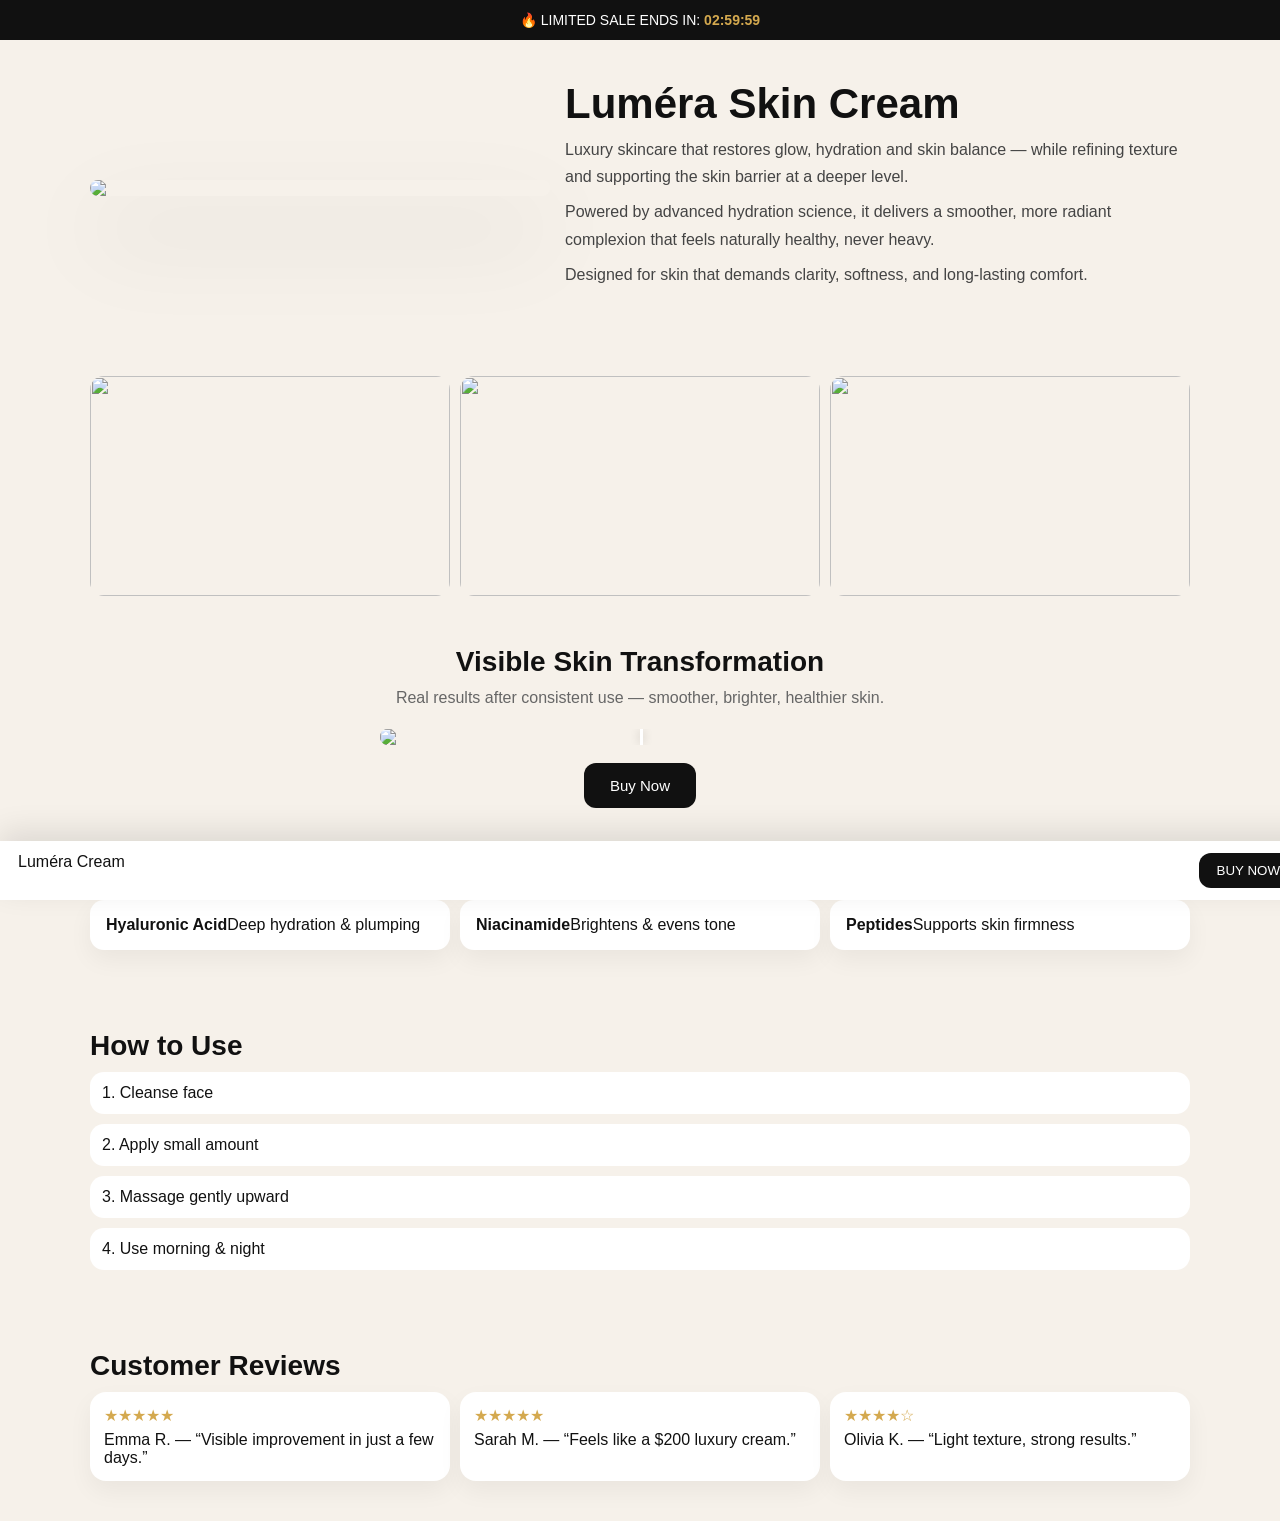
==== commit 3232b5bd: "Update index.html" ====
--- a/index.html
+++ b/index.html
@@ -14,14 +14,38 @@
   color:#111;
 }
 
-/* CONTAINER */
+/* ======================
+   TIGHT PREMIUM LAYOUT
+====================== */
+
 .container{
   max-width:1100px;
   margin:auto;
-  padding:60px 20px;
-}
-
-/* TIMER */
+  padding:40px 20px;
+}
+
+/* LESS EMPTY SPACE BETWEEN SECTIONS */
+section{
+  margin-bottom:18px;
+}
+
+/* HEADINGS TIGHT */
+h2{
+  margin:0 0 10px 0;
+  font-size:28px;
+}
+
+/* TEXT TIGHT */
+p{
+  margin:8px 0;
+  line-height:1.7;
+  color:#444;
+}
+
+/* ======================
+   TIMER
+====================== */
+
 .timer{
   background:#111;
   color:white;
@@ -35,11 +59,14 @@
   font-weight:bold;
 }
 
-/* HERO */
+/* ======================
+   HERO
+====================== */
+
 .hero{
   display:flex;
   flex-direction:column;
-  gap:25px;
+  gap:15px;
 }
 
 .hero img{
@@ -54,21 +81,19 @@
   margin:0;
 }
 
-.hero p{
-  color:#666;
-  line-height:1.8;
-}
-
-/* GALLERY */
+/* ======================
+   GALLERY (DESKTOP)
+====================== */
+
 .gallery{
   display:grid;
   grid-template-columns:repeat(3,1fr);
-  gap:12px;
+  gap:10px;
 }
 
 .gallery img{
   width:100%;
-  height:260px;
+  height:220px;
   object-fit:cover;
   border-radius:14px;
   transition:0.3s;
@@ -81,19 +106,21 @@
 /* ======================
    BEFORE AFTER
 ====================== */
+
 .ba-wrapper{
   text-align:center;
+  padding-top:10px;
+  padding-bottom:10px;
 }
 
 .ba-title{
-  font-size:32px;
+  font-size:28px;
   margin:0;
 }
 
 .ba-sub{
   color:#666;
-  margin-top:8px;
-  margin-bottom:25px;
+  margin:6px 0 18px 0;
 }
 
 .ba{
@@ -102,7 +129,6 @@
   margin:auto;
   overflow:hidden;
   border-radius:18px;
-  cursor:grab;
 }
 
 .ba img{
@@ -128,9 +154,8 @@
   box-shadow:0 0 10px rgba(0,0,0,0.2);
 }
 
-/* CTA */
 .ba-cta{
-  margin-top:25px;
+  margin-top:18px;
 }
 
 .ba-cta button{
@@ -141,59 +166,67 @@
   border-radius:12px;
   cursor:pointer;
   font-size:15px;
-  transition:0.3s;
-}
-
-.ba-cta button:hover{
-  transform:scale(1.05);
-}
-
-/* INGREDIENTS */
+}
+
+/* ======================
+   INGREDIENTS
+====================== */
+
 .ingredients{
   display:grid;
   grid-template-columns:repeat(auto-fit,minmax(250px,1fr));
-  gap:15px;
+  gap:10px;
 }
 
 .card{
   background:white;
-  padding:18px;
+  padding:16px;
   border-radius:14px;
   box-shadow:0 10px 25px rgba(0,0,0,0.05);
 }
 
-/* HOW TO USE */
+/* ======================
+   HOW TO USE
+====================== */
+
 .steps{
   display:flex;
   flex-direction:column;
-  gap:12px;
+  gap:10px;
 }
 
 .step{
   background:white;
-  padding:16px;
+  padding:12px;
   border-radius:14px;
 }
 
-/* REVIEWS */
+/* ======================
+   REVIEWS
+====================== */
+
 .reviews{
   display:grid;
   grid-template-columns:repeat(auto-fit,minmax(260px,1fr));
-  gap:15px;
+  gap:10px;
 }
 
 .review{
   background:white;
-  padding:16px;
+  padding:14px;
   border-radius:16px;
   box-shadow:0 10px 25px rgba(0,0,0,0.05);
 }
 
 .stars{
   color:#d4a94f;
-}
-
-/* STICKY BAR */
+  margin-bottom:6px;
+}
+
+/* ======================
+   STICKY BAR
+====================== */
+
 .sticky{
   position:fixed;
   bottom:0;
@@ -214,19 +247,22 @@
   border-radius:12px;
 }
 
-/* MOBILE GALLERY */
+/* ======================
+   MOBILE GALLERY SWIPE
+====================== */
+
 @media(max-width:768px){
 
 .gallery{
   display:flex;
   overflow-x:auto;
-  gap:12px;
+  gap:10px;
   scroll-snap-type:x mandatory;
 }
 
 .gallery img{
-  flex:0 0 80%;
-  height:260px;
+  flex:0 0 85%;
+  height:240px;
   border-radius:18px;
   scroll-snap-align:center;
   object-fit:cover;
@@ -236,12 +272,15 @@
   display:none;
 }
 
-/* HERO STACK */
 .hero{
   flex-direction:column;
 }
 
 }
+
+/* ======================
+   DESKTOP HERO
+====================== */
 
 @media(min-width:768px){
 .hero{
@@ -267,11 +306,16 @@
 
   <div>
     <h1>Luméra Skin Cream</h1>
+
     <p>
       Luxury skincare that restores glow, hydration and skin balance — while refining texture and supporting the skin barrier at a deeper level.
-      <br><br>
+    </p>
+
+    <p>
       Powered by advanced hydration science, it delivers a smoother, more radiant complexion that feels naturally healthy, never heavy.
-      <br><br>
+    </p>
+
+    <p>
       Designed for skin that demands clarity, softness, and long-lasting comfort.
     </p>
   </div>
@@ -311,8 +355,8 @@
 
   <div class="ingredients">
     <div class="card"><b>Hyaluronic Acid</b>Deep hydration & plumping</div>
-    <div class="card"><b>Niacinamide</b>Brightens & balances tone</div>
-    <div class="card"><b>Peptides</b>Anti-aging skin support</div>
+    <div class="card"><b>Niacinamide</b>Brightens & evens tone</div>
+    <div class="card"><b>Peptides</b>Supports skin firmness</div>
   </div>
 </section>
 
@@ -321,9 +365,9 @@
   <h2>How to Use</h2>
 
   <div class="steps">
-    <div class="step">1. Cleanse skin thoroughly</div>
-    <div class="step">2. Apply small amount evenly</div>
-    <div class="step">3. Massage upward gently</div>
+    <div class="step">1. Cleanse face</div>
+    <div class="step">2. Apply small amount</div>
+    <div class="step">3. Massage gently upward</div>
     <div class="step">4. Use morning & night</div>
   </div>
 
@@ -334,9 +378,20 @@
   <h2>Customer Reviews</h2>
 
   <div class="reviews">
-    <div class="review"><div class="stars">★★★★★</div>Emma R. — “Visible improvement in just days”</div>
-    <div class="review"><div class="stars">★★★★★</div>Sarah M. — “Feels like luxury skincare”</div>
-    <div class="review"><div class="stars">★★★★☆</div>Olivia K. — “Light but very effective”</div>
+    <div class="review">
+      <div class="stars">★★★★★</div>
+      Emma R. — “Visible improvement in just a few days.”
+    </div>
+
+    <div class="review">
+      <div class="stars">★★★★★</div>
+      Sarah M. — “Feels like a $200 luxury cream.”
+    </div>
+
+    <div class="review">
+      <div class="stars">★★★★☆</div>
+      Olivia K. — “Light texture, strong results.”
+    </div>
   </div>
 </section>
 
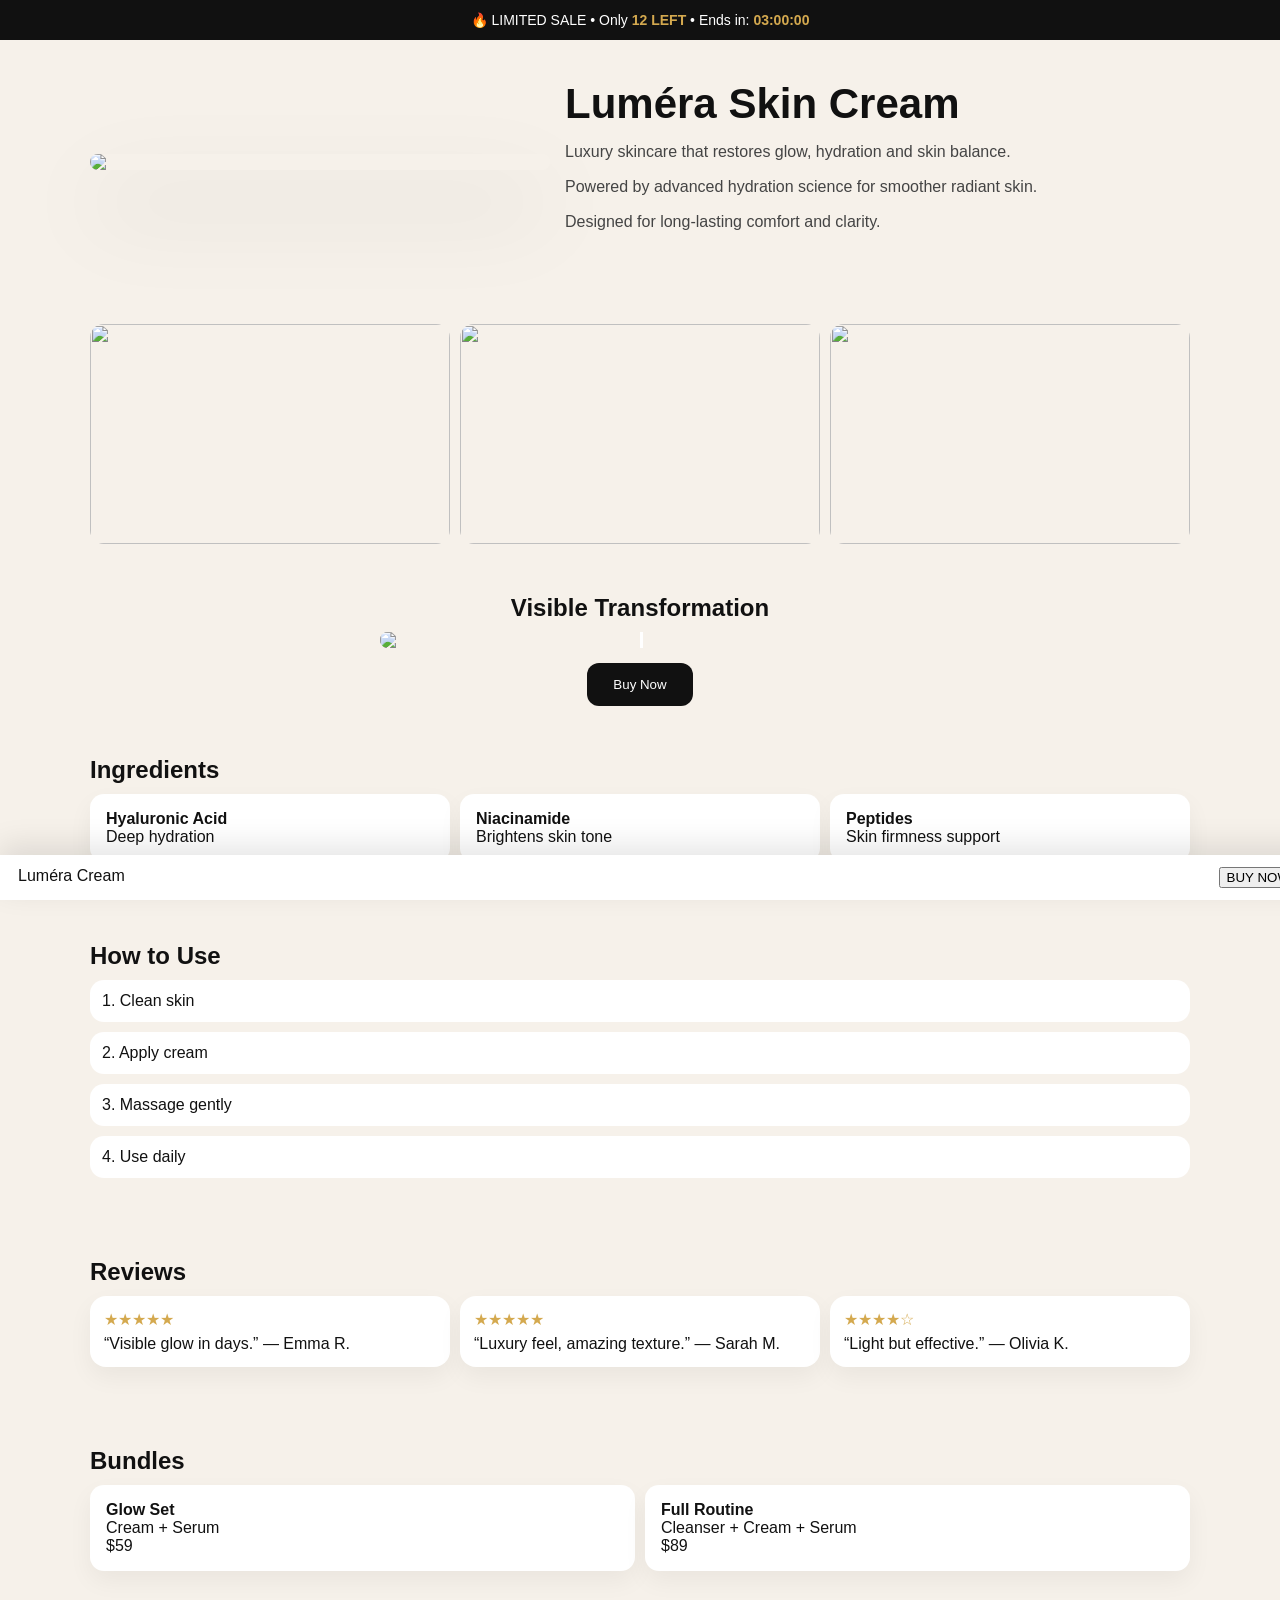
==== commit 880d3557: "Update index.html" ====
--- a/index.html
+++ b/index.html
@@ -7,6 +7,10 @@
 
 <style>
 
+/* ======================
+   BASE
+====================== */
+
 body{
   margin:0;
   font-family:-apple-system,BlinkMacSystemFont,sans-serif;
@@ -15,7 +19,22 @@
 }
 
 /* ======================
-   TIGHT PREMIUM LAYOUT
+   SCROLL REVEAL
+====================== */
+
+.reveal{
+  opacity:0;
+  transform:translateY(40px);
+  transition:all 1s cubic-bezier(0.2,0.8,0.2,1);
+}
+
+.reveal.active{
+  opacity:1;
+  transform:translateY(0);
+}
+
+/* ======================
+   CONTAINER
 ====================== */
 
 .container{
@@ -24,18 +43,18 @@
   padding:40px 20px;
 }
 
-/* LESS EMPTY SPACE BETWEEN SECTIONS */
 section{
   margin-bottom:18px;
 }
 
-/* HEADINGS TIGHT */
-h2{
+/* ======================
+   TEXT
+====================== */
+
+h1,h2{
   margin:0 0 10px 0;
-  font-size:28px;
-}
-
-/* TEXT TIGHT */
+}
+
 p{
   margin:8px 0;
   line-height:1.7;
@@ -43,7 +62,7 @@
 }
 
 /* ======================
-   TIMER
+   TIMER + URGENCY
 ====================== */
 
 .timer{
@@ -78,11 +97,10 @@
 
 .hero h1{
   font-size:42px;
-  margin:0;
-}
-
-/* ======================
-   GALLERY (DESKTOP)
+}
+
+/* ======================
+   GALLERY
 ====================== */
 
 .gallery{
@@ -109,18 +127,7 @@
 
 .ba-wrapper{
   text-align:center;
-  padding-top:10px;
-  padding-bottom:10px;
-}
-
-.ba-title{
-  font-size:28px;
-  margin:0;
-}
-
-.ba-sub{
-  color:#666;
-  margin:6px 0 18px 0;
+  padding:10px 0;
 }
 
 .ba{
@@ -151,21 +158,16 @@
   width:3px;
   height:100%;
   background:white;
-  box-shadow:0 0 10px rgba(0,0,0,0.2);
-}
-
-.ba-cta{
-  margin-top:18px;
-}
-
+}
+
+/* CTA */
 .ba-cta button{
+  margin-top:15px;
   background:#111;
   color:white;
   padding:14px 26px;
   border:none;
   border-radius:12px;
-  cursor:pointer;
-  font-size:15px;
 }
 
 /* ======================
@@ -221,6 +223,17 @@
 .stars{
   color:#d4a94f;
   margin-bottom:6px;
+}
+
+/* ======================
+   BUNDLES
+====================== */
+
+.bundle{
+  background:white;
+  padding:16px;
+  border-radius:14px;
+  box-shadow:0 10px 25px rgba(0,0,0,0.05);
 }
 
 /* ======================
@@ -239,16 +252,8 @@
   box-shadow:0 -10px 30px rgba(0,0,0,0.1);
 }
 
-.sticky button{
-  background:#111;
-  color:white;
-  border:none;
-  padding:10px 18px;
-  border-radius:12px;
-}
-
-/* ======================
-   MOBILE GALLERY SWIPE
+/* ======================
+   MOBILE
 ====================== */
 
 @media(max-width:768px){
@@ -257,19 +262,12 @@
   display:flex;
   overflow-x:auto;
   gap:10px;
-  scroll-snap-type:x mandatory;
 }
 
 .gallery img{
   flex:0 0 85%;
   height:240px;
   border-radius:18px;
-  scroll-snap-align:center;
-  object-fit:cover;
-}
-
-.gallery::-webkit-scrollbar{
-  display:none;
 }
 
 .hero{
@@ -277,10 +275,6 @@
 }
 
 }
-
-/* ======================
-   DESKTOP HERO
-====================== */
 
 @media(min-width:768px){
 .hero{
@@ -296,44 +290,37 @@
 
 <!-- TIMER -->
 <div class="timer">
-🔥 LIMITED SALE ENDS IN: <span id="countdown">03:00:00</span>
+🔥 LIMITED SALE • Only <span>12 LEFT</span> • Ends in:
+<span id="countdown">03:00:00</span>
 </div>
 
 <!-- HERO -->
-<section class="container hero">
+<section class="container hero reveal">
 
   <img src="https://cdn.shopify.com/s/files/1/0991/8038/0469/files/assetsproduct_jpg.jpg">
 
   <div>
     <h1>Luméra Skin Cream</h1>
 
-    <p>
-      Luxury skincare that restores glow, hydration and skin balance — while refining texture and supporting the skin barrier at a deeper level.
-    </p>
-
-    <p>
-      Powered by advanced hydration science, it delivers a smoother, more radiant complexion that feels naturally healthy, never heavy.
-    </p>
-
-    <p>
-      Designed for skin that demands clarity, softness, and long-lasting comfort.
-    </p>
+    <p>Luxury skincare that restores glow, hydration and skin balance.</p>
+    <p>Powered by advanced hydration science for smoother radiant skin.</p>
+    <p>Designed for long-lasting comfort and clarity.</p>
+
   </div>
 
 </section>
 
 <!-- GALLERY -->
-<section class="container gallery">
+<section class="container gallery reveal">
   <img src="https://cdn.shopify.com/s/files/1/0991/8038/0469/files/pexels-misolo-cosmetic-2588316-4841465.jpg">
   <img src="https://cdn.shopify.com/s/files/1/0991/8038/0469/files/pexels-misolo-cosmetic-2588316-4841389.jpg">
   <img src="https://cdn.shopify.com/s/files/1/0991/8038/0469/files/pexels-misolo-cosmetic-2588316-4841473.jpg">
 </section>
 
 <!-- BEFORE AFTER -->
-<section class="container ba-wrapper">
-
-  <h2 class="ba-title">Visible Skin Transformation</h2>
-  <p class="ba-sub">Real results after consistent use — smoother, brighter, healthier skin.</p>
+<section class="container ba-wrapper reveal">
+
+  <h2>Visible Transformation</h2>
 
   <div class="ba" id="ba">
     <img src="https://cdn.shopify.com/s/files/1/0991/8038/0469/files/before.png">
@@ -350,52 +337,76 @@
 </section>
 
 <!-- INGREDIENTS -->
-<section class="container">
-  <h2>Ingredients</h2>
-
-  <div class="ingredients">
-    <div class="card"><b>Hyaluronic Acid</b>Deep hydration & plumping</div>
-    <div class="card"><b>Niacinamide</b>Brightens & evens tone</div>
-    <div class="card"><b>Peptides</b>Supports skin firmness</div>
-  </div>
+<section class="container reveal">
+<h2>Ingredients</h2>
+
+<div class="ingredients">
+  <div class="card"><b>Hyaluronic Acid</b><br>Deep hydration</div>
+  <div class="card"><b>Niacinamide</b><br>Brightens skin tone</div>
+  <div class="card"><b>Peptides</b><br>Skin firmness support</div>
+</div>
+
 </section>
 
 <!-- HOW TO USE -->
-<section class="container">
-  <h2>How to Use</h2>
-
-  <div class="steps">
-    <div class="step">1. Cleanse face</div>
-    <div class="step">2. Apply small amount</div>
-    <div class="step">3. Massage gently upward</div>
-    <div class="step">4. Use morning & night</div>
-  </div>
+<section class="container reveal">
+<h2>How to Use</h2>
+
+<div class="steps">
+  <div class="step">1. Clean skin</div>
+  <div class="step">2. Apply cream</div>
+  <div class="step">3. Massage gently</div>
+  <div class="step">4. Use daily</div>
+</div>
 
 </section>
 
 <!-- REVIEWS -->
-<section class="container">
-  <h2>Customer Reviews</h2>
-
-  <div class="reviews">
-    <div class="review">
-      <div class="stars">★★★★★</div>
-      Emma R. — “Visible improvement in just a few days.”
-    </div>
-
-    <div class="review">
-      <div class="stars">★★★★★</div>
-      Sarah M. — “Feels like a $200 luxury cream.”
-    </div>
-
-    <div class="review">
-      <div class="stars">★★★★☆</div>
-      Olivia K. — “Light texture, strong results.”
-    </div>
-  </div>
-</section>
-
-<!-- STICKY BAR -->
+<section class="container reveal">
+<h2>Reviews</h2>
+
+<div class="reviews">
+
+  <div class="review">
+    <div class="stars">★★★★★</div>
+    “Visible glow in days.” — Emma R.
+  </div>
+
+  <div class="review">
+    <div class="stars">★★★★★</div>
+    “Luxury feel, amazing texture.” — Sarah M.
+  </div>
+
+  <div class="review">
+    <div class="stars">★★★★☆</div>
+    “Light but effective.” — Olivia K.
+  </div>
+
+</div>
+
+</section>
+
+<!-- BUNDLES -->
+<section class="container reveal">
+<h2>Bundles</h2>
+
+<div class="reviews">
+
+  <div class="bundle">
+    <b>Glow Set</b><br>
+    Cream + Serum<br>$59
+  </div>
+
+  <div class="bundle">
+    <b>Full Routine</b><br>
+    Cleanser + Cream + Serum<br>$89
+  </div>
+
+</div>
+
+</section>
+
+<!-- STICKY -->
 <div class="sticky">
   <div>Luméra Cream</div>
   <button>BUY NOW</button>
@@ -406,26 +417,21 @@
 /* TIMER */
 let time = 60 * 60 * 3;
 
-function updateTimer(){
-  let h = Math.floor(time / 3600);
-  let m = Math.floor((time % 3600) / 60);
-  let s = time % 60;
+setInterval(()=>{
+  let h=Math.floor(time/3600);
+  let m=Math.floor((time%3600)/60);
+  let s=time%60;
 
   document.getElementById("countdown").innerText =
-    String(h).padStart(2,'0') + ":" +
-    String(m).padStart(2,'0') + ":" +
-    String(s).padStart(2,'0');
-
-  if(time > 0) time--;
-}
-
-setInterval(updateTimer,1000);
-updateTimer();
+    String(h).padStart(2,'0')+":"+String(m).padStart(2,'0')+":"+String(s).padStart(2,'0');
+
+  if(time>0) time--;
+},1000);
 
 /* BEFORE AFTER */
-const ba=document.getElementById('ba');
-const after=document.getElementById('after');
-const handle=document.getElementById('handle');
+const ba=document.getElementById("ba");
+const after=document.getElementById("after");
+const handle=document.getElementById("handle");
 
 let active=false;
 
@@ -433,17 +439,26 @@
   const r=ba.getBoundingClientRect();
   let p=((x-r.left)/r.width)*100;
   p=Math.max(0,Math.min(100,p));
-  after.style.width=p+'%';
-  handle.style.left=p+'%';
-}
-
-ba.addEventListener('mousedown',()=>active=true);
-ba.addEventListener('mouseup',()=>active=false);
-ba.addEventListener('mouseleave',()=>active=false);
-ba.addEventListener('mousemove',(e)=>{if(active)move(e.clientX)});
-
-ba.addEventListener('touchstart',()=>active=true);
-ba.addEventListener('touchmove',(e)=>move(e.touches[0].clientX));
+  after.style.width=p+"%";
+  handle.style.left=p+"%";
+}
+
+ba.addEventListener("mousedown",()=>active=true);
+ba.addEventListener("mouseup",()=>active=false);
+ba.addEventListener("mousemove",(e)=>active&&move(e.clientX));
+
+ba.addEventListener("touchmove",(e)=>move(e.touches[0].clientX));
+
+/* SCROLL REVEAL */
+const items=document.querySelectorAll(".reveal");
+
+const obs=new IntersectionObserver((entries)=>{
+  entries.forEach(e=>{
+    if(e.isIntersecting) e.target.classList.add("active");
+  });
+},{threshold:0.15});
+
+items.forEach(el=>obs.observe(el));
 
 </script>
 
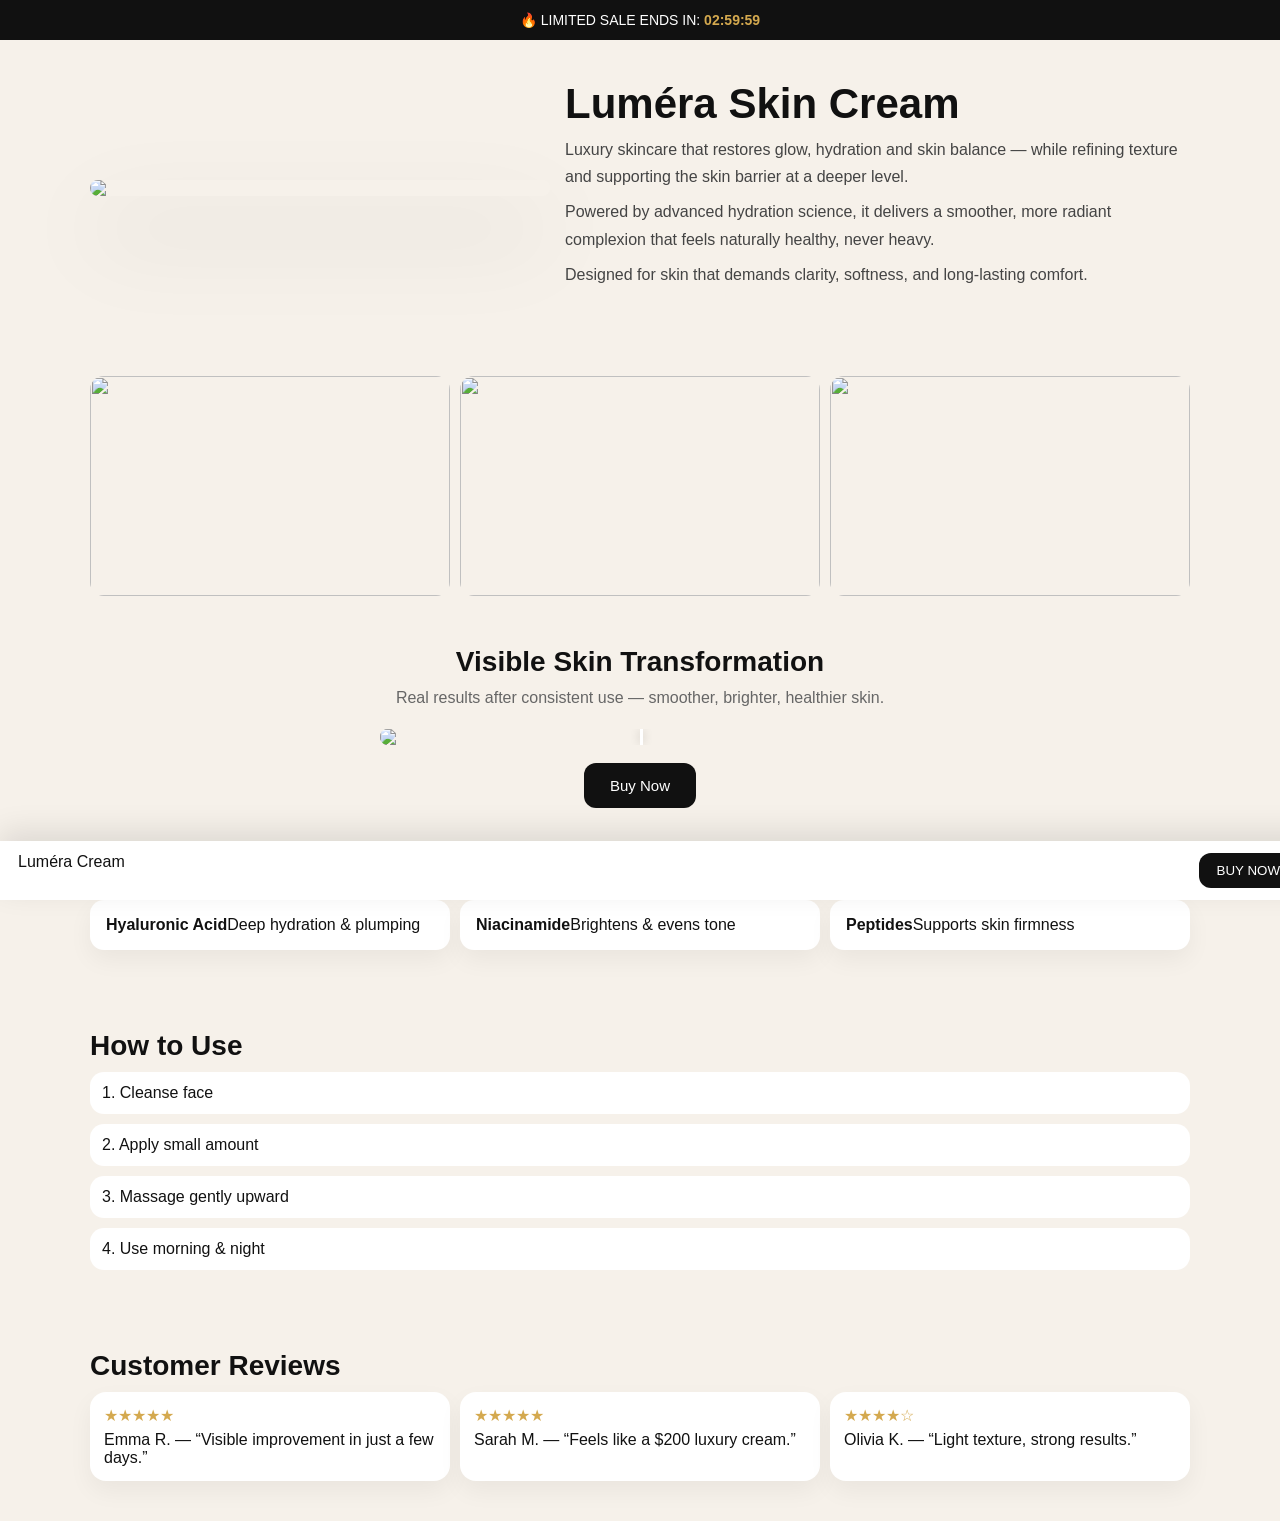
==== commit b0900e8f: "Update index.html" ====
--- a/index.html
+++ b/index.html
@@ -7,10 +7,6 @@
 
 <style>
 
-/* ======================
-   BASE
-====================== */
-
 body{
   margin:0;
   font-family:-apple-system,BlinkMacSystemFont,sans-serif;
@@ -19,22 +15,7 @@
 }
 
 /* ======================
-   SCROLL REVEAL
-====================== */
-
-.reveal{
-  opacity:0;
-  transform:translateY(40px);
-  transition:all 1s cubic-bezier(0.2,0.8,0.2,1);
-}
-
-.reveal.active{
-  opacity:1;
-  transform:translateY(0);
-}
-
-/* ======================
-   CONTAINER
+   TIGHT PREMIUM LAYOUT
 ====================== */
 
 .container{
@@ -43,18 +24,18 @@
   padding:40px 20px;
 }
 
+/* LESS EMPTY SPACE BETWEEN SECTIONS */
 section{
   margin-bottom:18px;
 }
 
-/* ======================
-   TEXT
-====================== */
-
-h1,h2{
+/* HEADINGS TIGHT */
+h2{
   margin:0 0 10px 0;
-}
-
+  font-size:28px;
+}
+
+/* TEXT TIGHT */
 p{
   margin:8px 0;
   line-height:1.7;
@@ -62,7 +43,7 @@
 }
 
 /* ======================
-   TIMER + URGENCY
+   TIMER
 ====================== */
 
 .timer{
@@ -97,10 +78,11 @@
 
 .hero h1{
   font-size:42px;
-}
-
-/* ======================
-   GALLERY
+  margin:0;
+}
+
+/* ======================
+   GALLERY (DESKTOP)
 ====================== */
 
 .gallery{
@@ -127,7 +109,18 @@
 
 .ba-wrapper{
   text-align:center;
-  padding:10px 0;
+  padding-top:10px;
+  padding-bottom:10px;
+}
+
+.ba-title{
+  font-size:28px;
+  margin:0;
+}
+
+.ba-sub{
+  color:#666;
+  margin:6px 0 18px 0;
 }
 
 .ba{
@@ -158,16 +151,21 @@
   width:3px;
   height:100%;
   background:white;
-}
-
-/* CTA */
+  box-shadow:0 0 10px rgba(0,0,0,0.2);
+}
+
+.ba-cta{
+  margin-top:18px;
+}
+
 .ba-cta button{
-  margin-top:15px;
   background:#111;
   color:white;
   padding:14px 26px;
   border:none;
   border-radius:12px;
+  cursor:pointer;
+  font-size:15px;
 }
 
 /* ======================
@@ -223,17 +221,6 @@
 .stars{
   color:#d4a94f;
   margin-bottom:6px;
-}
-
-/* ======================
-   BUNDLES
-====================== */
-
-.bundle{
-  background:white;
-  padding:16px;
-  border-radius:14px;
-  box-shadow:0 10px 25px rgba(0,0,0,0.05);
 }
 
 /* ======================
@@ -252,8 +239,16 @@
   box-shadow:0 -10px 30px rgba(0,0,0,0.1);
 }
 
-/* ======================
-   MOBILE
+.sticky button{
+  background:#111;
+  color:white;
+  border:none;
+  padding:10px 18px;
+  border-radius:12px;
+}
+
+/* ======================
+   MOBILE GALLERY SWIPE
 ====================== */
 
 @media(max-width:768px){
@@ -262,12 +257,19 @@
   display:flex;
   overflow-x:auto;
   gap:10px;
+  scroll-snap-type:x mandatory;
 }
 
 .gallery img{
   flex:0 0 85%;
   height:240px;
   border-radius:18px;
+  scroll-snap-align:center;
+  object-fit:cover;
+}
+
+.gallery::-webkit-scrollbar{
+  display:none;
 }
 
 .hero{
@@ -275,6 +277,10 @@
 }
 
 }
+
+/* ======================
+   DESKTOP HERO
+====================== */
 
 @media(min-width:768px){
 .hero{
@@ -290,37 +296,44 @@
 
 <!-- TIMER -->
 <div class="timer">
-🔥 LIMITED SALE • Only <span>12 LEFT</span> • Ends in:
-<span id="countdown">03:00:00</span>
+🔥 LIMITED SALE ENDS IN: <span id="countdown">03:00:00</span>
 </div>
 
 <!-- HERO -->
-<section class="container hero reveal">
+<section class="container hero">
 
   <img src="https://cdn.shopify.com/s/files/1/0991/8038/0469/files/assetsproduct_jpg.jpg">
 
   <div>
     <h1>Luméra Skin Cream</h1>
 
-    <p>Luxury skincare that restores glow, hydration and skin balance.</p>
-    <p>Powered by advanced hydration science for smoother radiant skin.</p>
-    <p>Designed for long-lasting comfort and clarity.</p>
-
+    <p>
+      Luxury skincare that restores glow, hydration and skin balance — while refining texture and supporting the skin barrier at a deeper level.
+    </p>
+
+    <p>
+      Powered by advanced hydration science, it delivers a smoother, more radiant complexion that feels naturally healthy, never heavy.
+    </p>
+
+    <p>
+      Designed for skin that demands clarity, softness, and long-lasting comfort.
+    </p>
   </div>
 
 </section>
 
 <!-- GALLERY -->
-<section class="container gallery reveal">
+<section class="container gallery">
   <img src="https://cdn.shopify.com/s/files/1/0991/8038/0469/files/pexels-misolo-cosmetic-2588316-4841465.jpg">
   <img src="https://cdn.shopify.com/s/files/1/0991/8038/0469/files/pexels-misolo-cosmetic-2588316-4841389.jpg">
   <img src="https://cdn.shopify.com/s/files/1/0991/8038/0469/files/pexels-misolo-cosmetic-2588316-4841473.jpg">
 </section>
 
 <!-- BEFORE AFTER -->
-<section class="container ba-wrapper reveal">
-
-  <h2>Visible Transformation</h2>
+<section class="container ba-wrapper">
+
+  <h2 class="ba-title">Visible Skin Transformation</h2>
+  <p class="ba-sub">Real results after consistent use — smoother, brighter, healthier skin.</p>
 
   <div class="ba" id="ba">
     <img src="https://cdn.shopify.com/s/files/1/0991/8038/0469/files/before.png">
@@ -337,76 +350,52 @@
 </section>
 
 <!-- INGREDIENTS -->
-<section class="container reveal">
-<h2>Ingredients</h2>
-
-<div class="ingredients">
-  <div class="card"><b>Hyaluronic Acid</b><br>Deep hydration</div>
-  <div class="card"><b>Niacinamide</b><br>Brightens skin tone</div>
-  <div class="card"><b>Peptides</b><br>Skin firmness support</div>
-</div>
-
+<section class="container">
+  <h2>Ingredients</h2>
+
+  <div class="ingredients">
+    <div class="card"><b>Hyaluronic Acid</b>Deep hydration & plumping</div>
+    <div class="card"><b>Niacinamide</b>Brightens & evens tone</div>
+    <div class="card"><b>Peptides</b>Supports skin firmness</div>
+  </div>
 </section>
 
 <!-- HOW TO USE -->
-<section class="container reveal">
-<h2>How to Use</h2>
-
-<div class="steps">
-  <div class="step">1. Clean skin</div>
-  <div class="step">2. Apply cream</div>
-  <div class="step">3. Massage gently</div>
-  <div class="step">4. Use daily</div>
-</div>
+<section class="container">
+  <h2>How to Use</h2>
+
+  <div class="steps">
+    <div class="step">1. Cleanse face</div>
+    <div class="step">2. Apply small amount</div>
+    <div class="step">3. Massage gently upward</div>
+    <div class="step">4. Use morning & night</div>
+  </div>
 
 </section>
 
 <!-- REVIEWS -->
-<section class="container reveal">
-<h2>Reviews</h2>
-
-<div class="reviews">
-
-  <div class="review">
-    <div class="stars">★★★★★</div>
-    “Visible glow in days.” — Emma R.
-  </div>
-
-  <div class="review">
-    <div class="stars">★★★★★</div>
-    “Luxury feel, amazing texture.” — Sarah M.
-  </div>
-
-  <div class="review">
-    <div class="stars">★★★★☆</div>
-    “Light but effective.” — Olivia K.
-  </div>
-
-</div>
-
-</section>
-
-<!-- BUNDLES -->
-<section class="container reveal">
-<h2>Bundles</h2>
-
-<div class="reviews">
-
-  <div class="bundle">
-    <b>Glow Set</b><br>
-    Cream + Serum<br>$59
-  </div>
-
-  <div class="bundle">
-    <b>Full Routine</b><br>
-    Cleanser + Cream + Serum<br>$89
-  </div>
-
-</div>
-
-</section>
-
-<!-- STICKY -->
+<section class="container">
+  <h2>Customer Reviews</h2>
+
+  <div class="reviews">
+    <div class="review">
+      <div class="stars">★★★★★</div>
+      Emma R. — “Visible improvement in just a few days.”
+    </div>
+
+    <div class="review">
+      <div class="stars">★★★★★</div>
+      Sarah M. — “Feels like a $200 luxury cream.”
+    </div>
+
+    <div class="review">
+      <div class="stars">★★★★☆</div>
+      Olivia K. — “Light texture, strong results.”
+    </div>
+  </div>
+</section>
+
+<!-- STICKY BAR -->
 <div class="sticky">
   <div>Luméra Cream</div>
   <button>BUY NOW</button>
@@ -417,21 +406,26 @@
 /* TIMER */
 let time = 60 * 60 * 3;
 
-setInterval(()=>{
-  let h=Math.floor(time/3600);
-  let m=Math.floor((time%3600)/60);
-  let s=time%60;
+function updateTimer(){
+  let h = Math.floor(time / 3600);
+  let m = Math.floor((time % 3600) / 60);
+  let s = time % 60;
 
   document.getElementById("countdown").innerText =
-    String(h).padStart(2,'0')+":"+String(m).padStart(2,'0')+":"+String(s).padStart(2,'0');
-
-  if(time>0) time--;
-},1000);
+    String(h).padStart(2,'0') + ":" +
+    String(m).padStart(2,'0') + ":" +
+    String(s).padStart(2,'0');
+
+  if(time > 0) time--;
+}
+
+setInterval(updateTimer,1000);
+updateTimer();
 
 /* BEFORE AFTER */
-const ba=document.getElementById("ba");
-const after=document.getElementById("after");
-const handle=document.getElementById("handle");
+const ba=document.getElementById('ba');
+const after=document.getElementById('after');
+const handle=document.getElementById('handle');
 
 let active=false;
 
@@ -439,26 +433,17 @@
   const r=ba.getBoundingClientRect();
   let p=((x-r.left)/r.width)*100;
   p=Math.max(0,Math.min(100,p));
-  after.style.width=p+"%";
-  handle.style.left=p+"%";
-}
-
-ba.addEventListener("mousedown",()=>active=true);
-ba.addEventListener("mouseup",()=>active=false);
-ba.addEventListener("mousemove",(e)=>active&&move(e.clientX));
-
-ba.addEventListener("touchmove",(e)=>move(e.touches[0].clientX));
-
-/* SCROLL REVEAL */
-const items=document.querySelectorAll(".reveal");
-
-const obs=new IntersectionObserver((entries)=>{
-  entries.forEach(e=>{
-    if(e.isIntersecting) e.target.classList.add("active");
-  });
-},{threshold:0.15});
-
-items.forEach(el=>obs.observe(el));
+  after.style.width=p+'%';
+  handle.style.left=p+'%';
+}
+
+ba.addEventListener('mousedown',()=>active=true);
+ba.addEventListener('mouseup',()=>active=false);
+ba.addEventListener('mouseleave',()=>active=false);
+ba.addEventListener('mousemove',(e)=>{if(active)move(e.clientX)});
+
+ba.addEventListener('touchstart',()=>active=true);
+ba.addEventListener('touchmove',(e)=>move(e.touches[0].clientX));
 
 </script>
 
